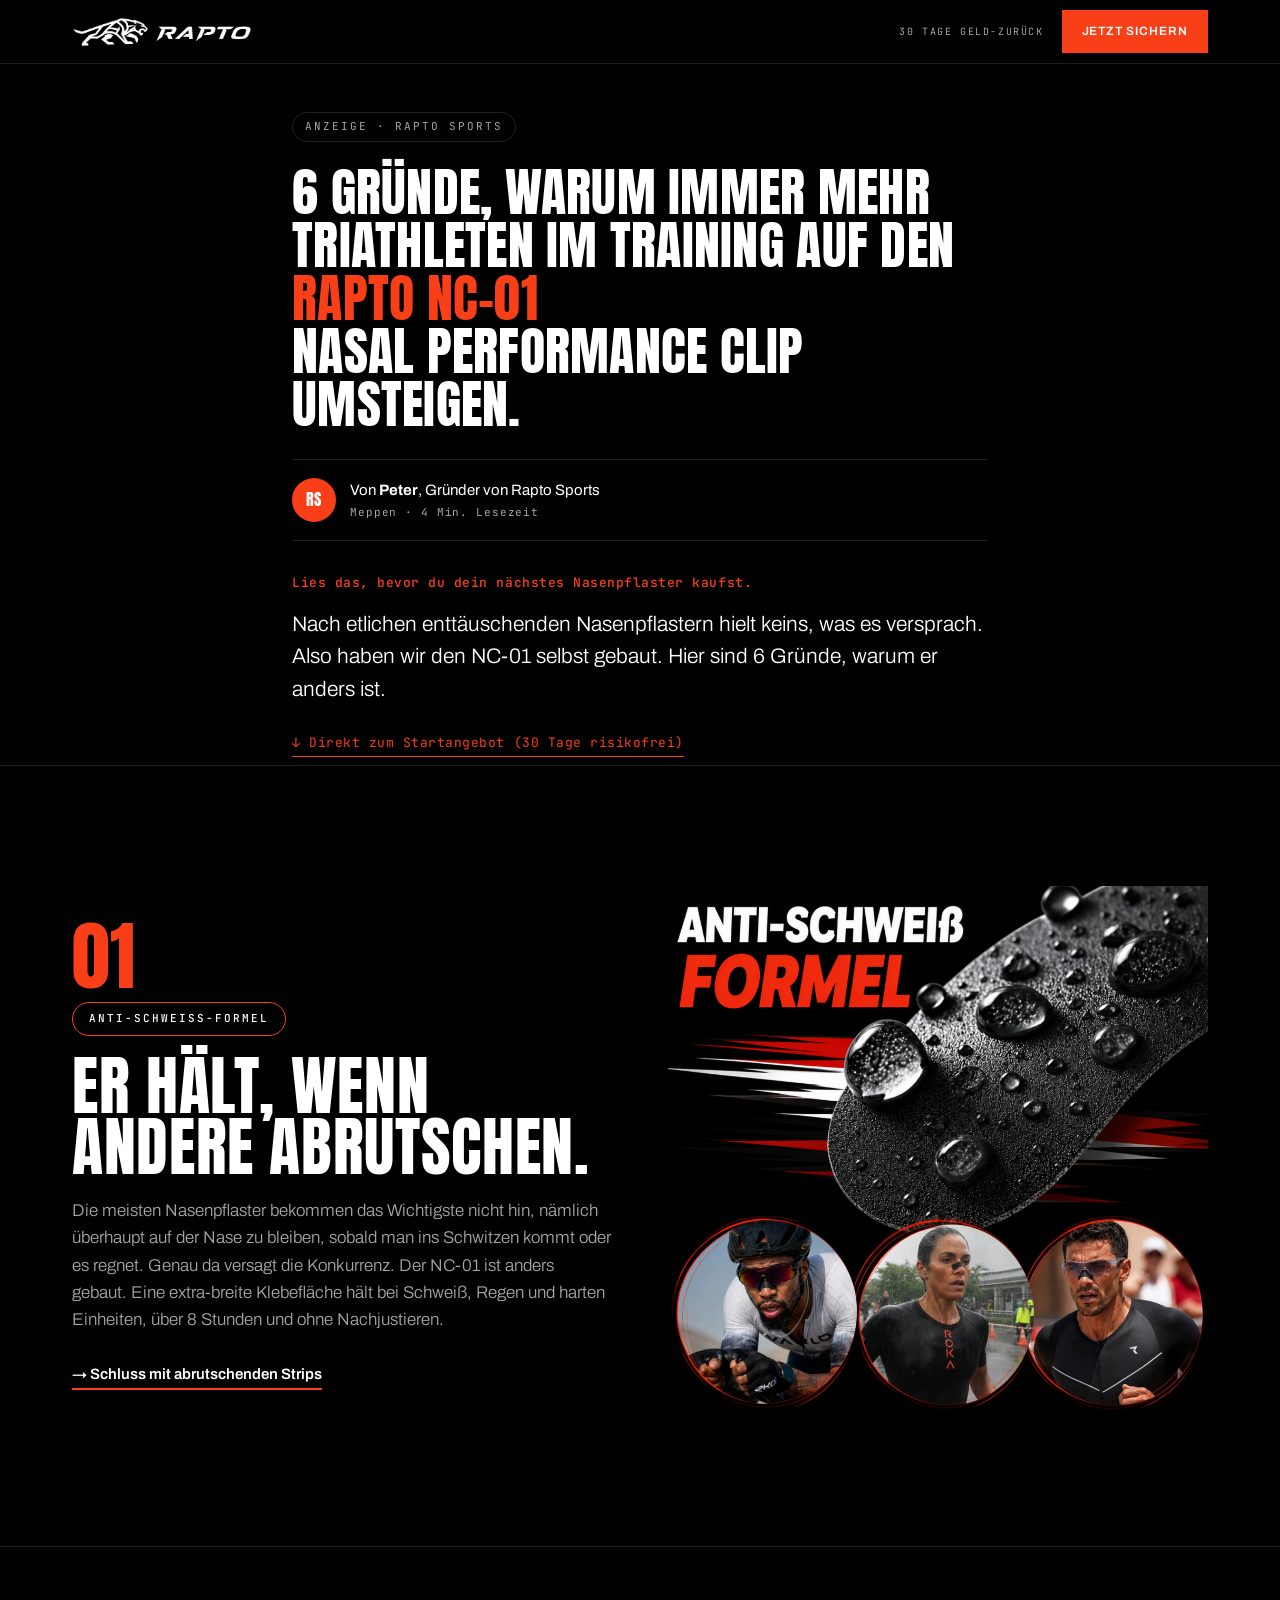
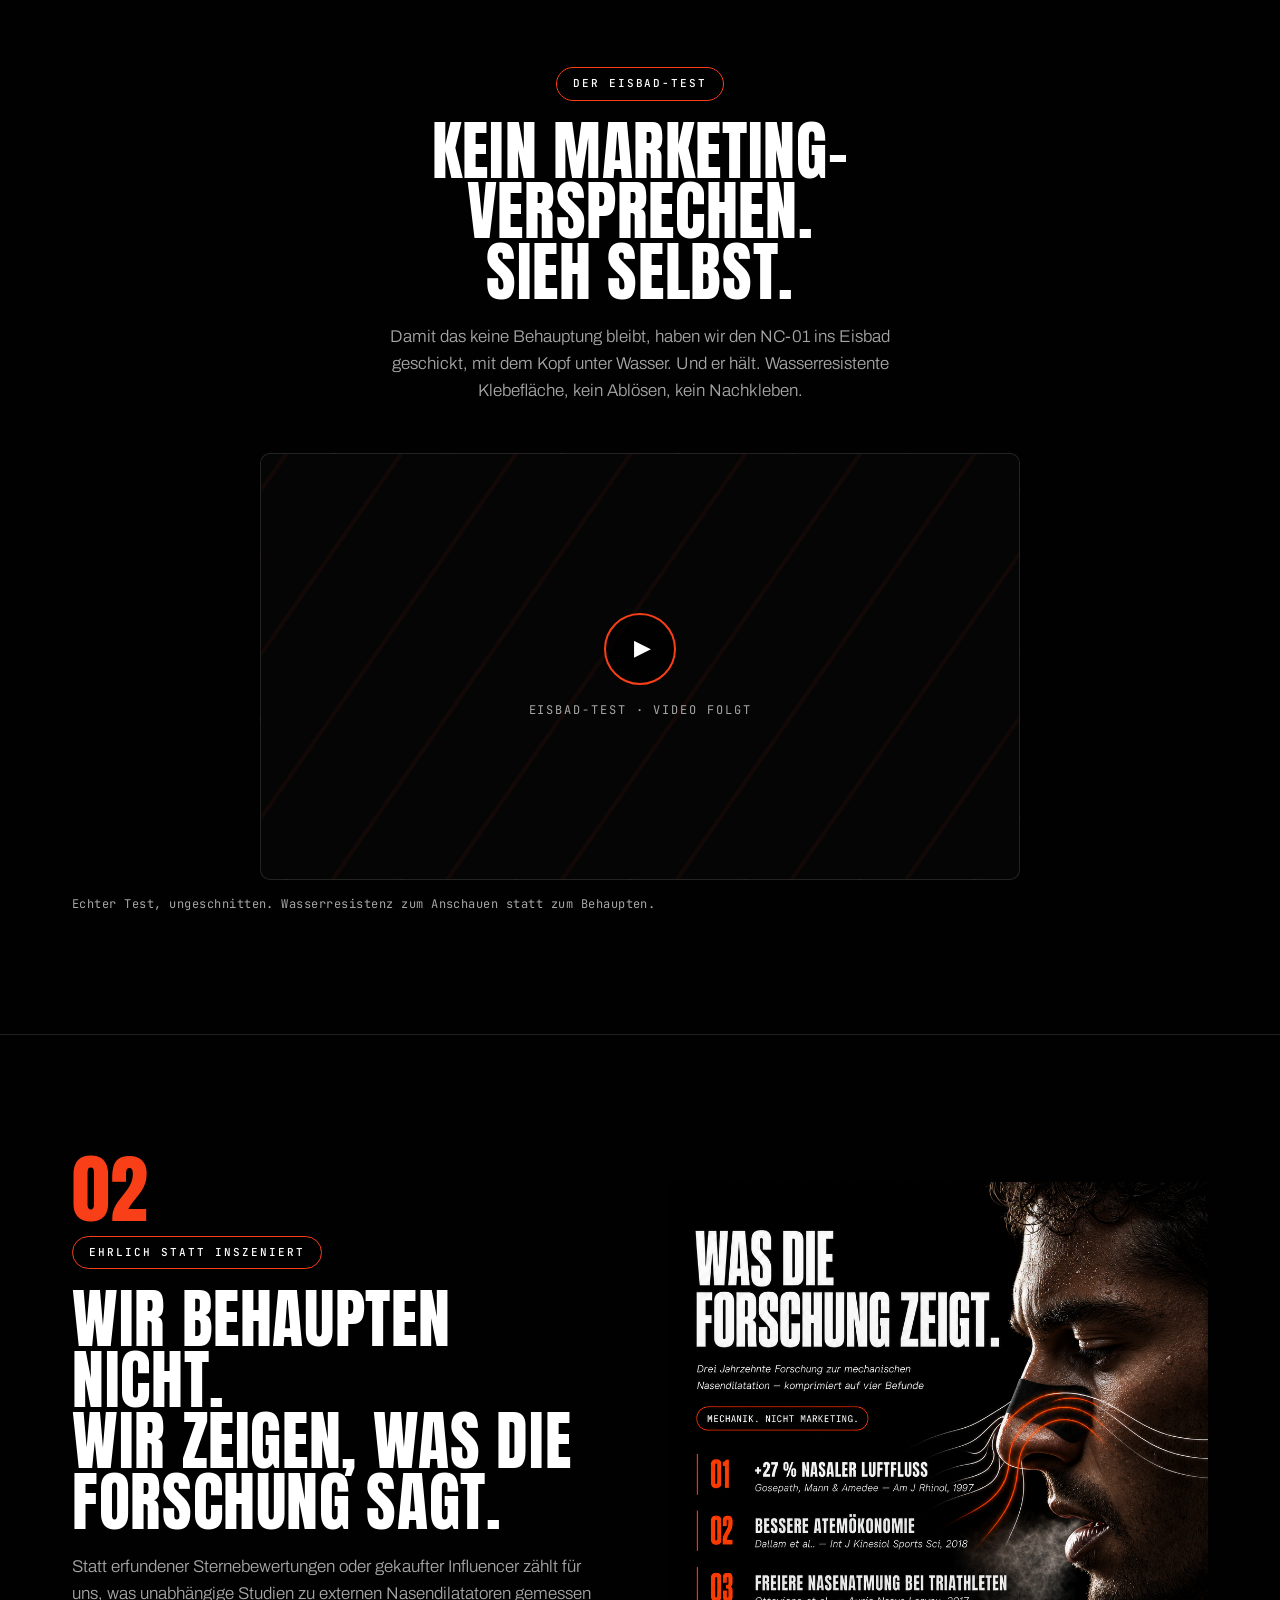
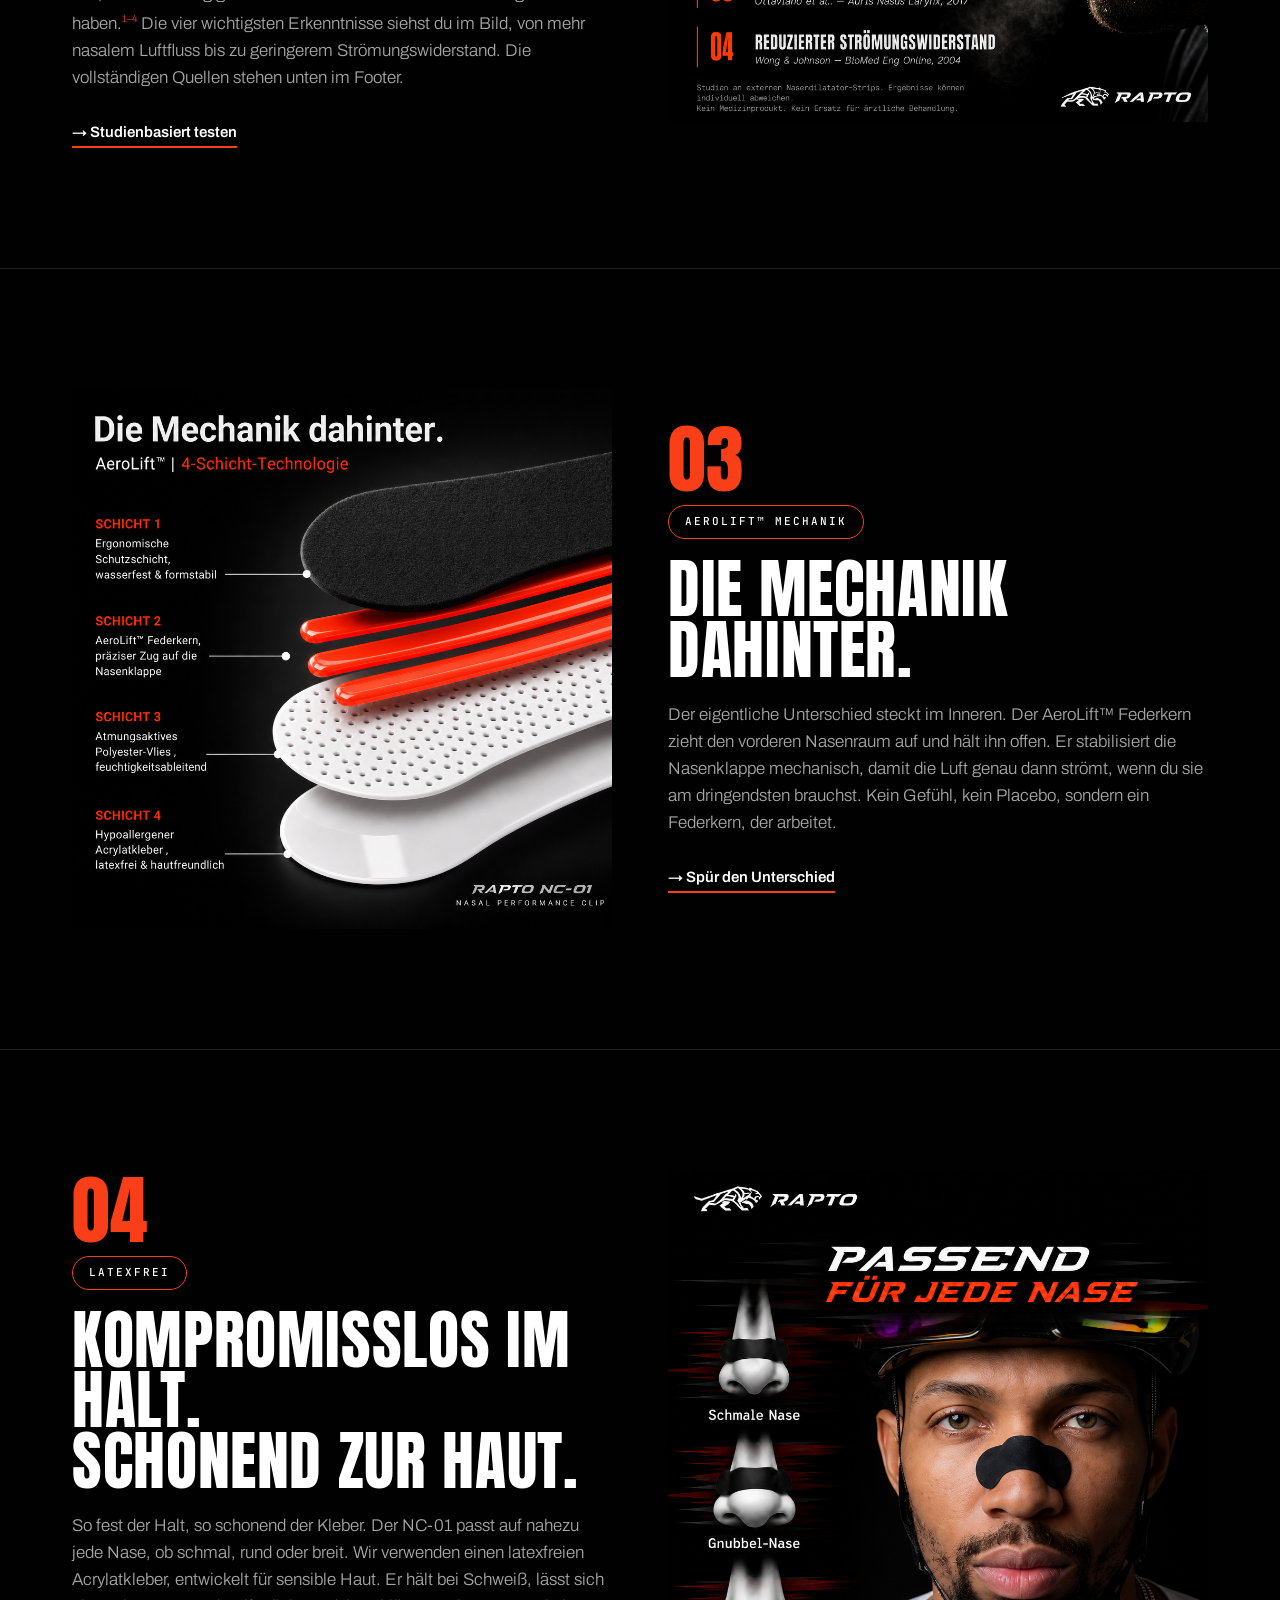
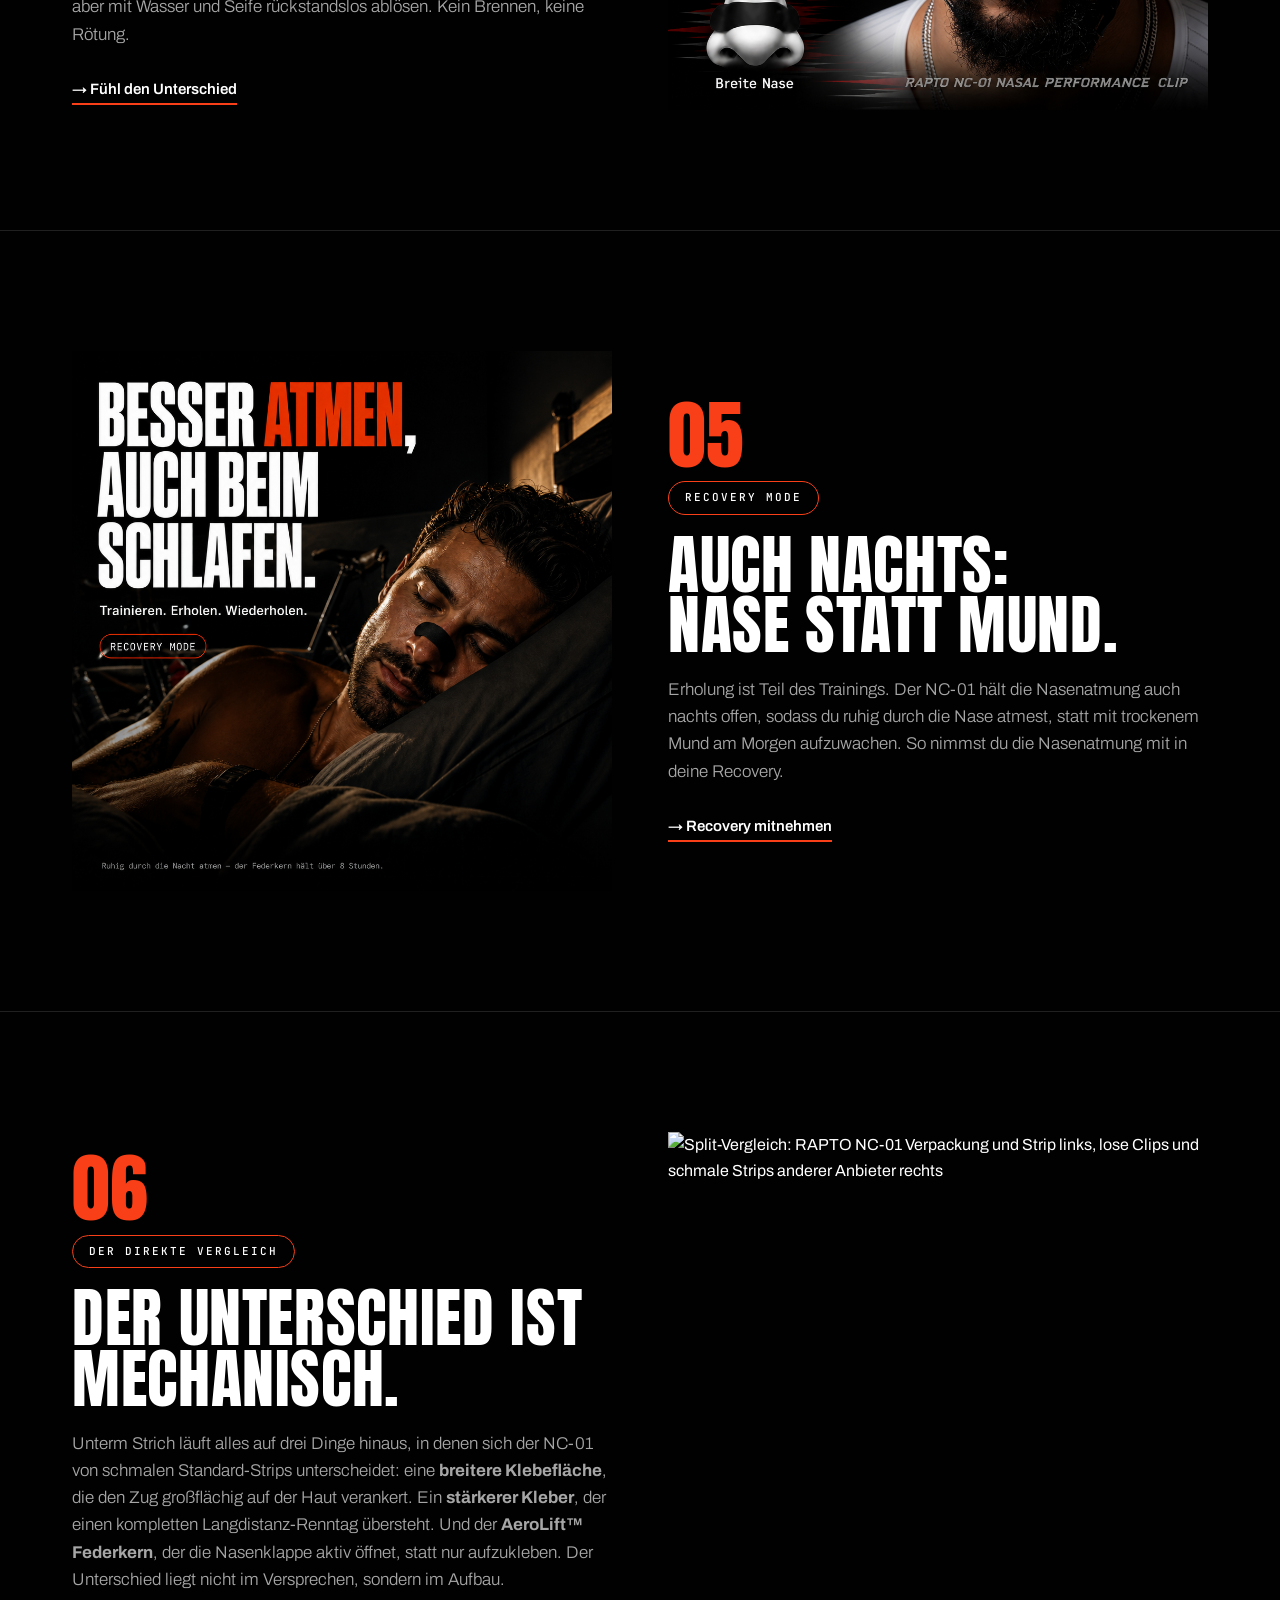
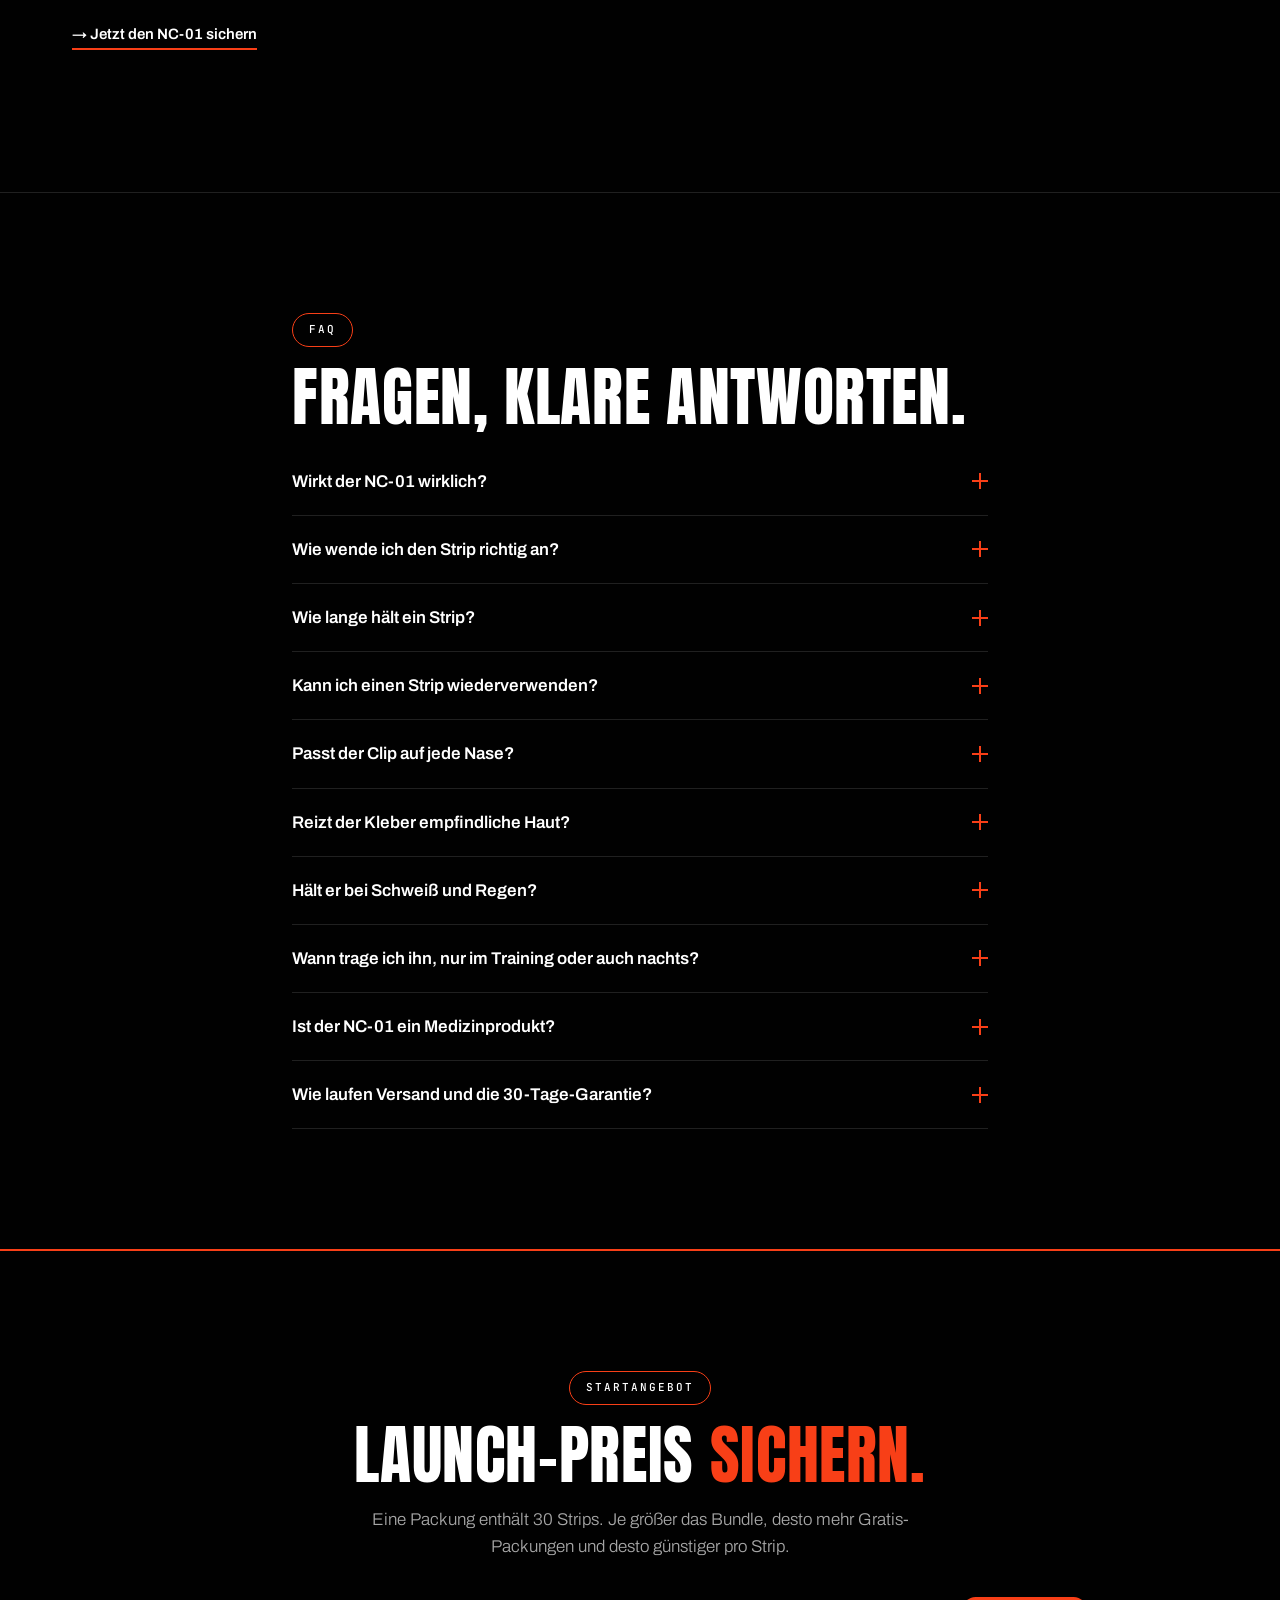
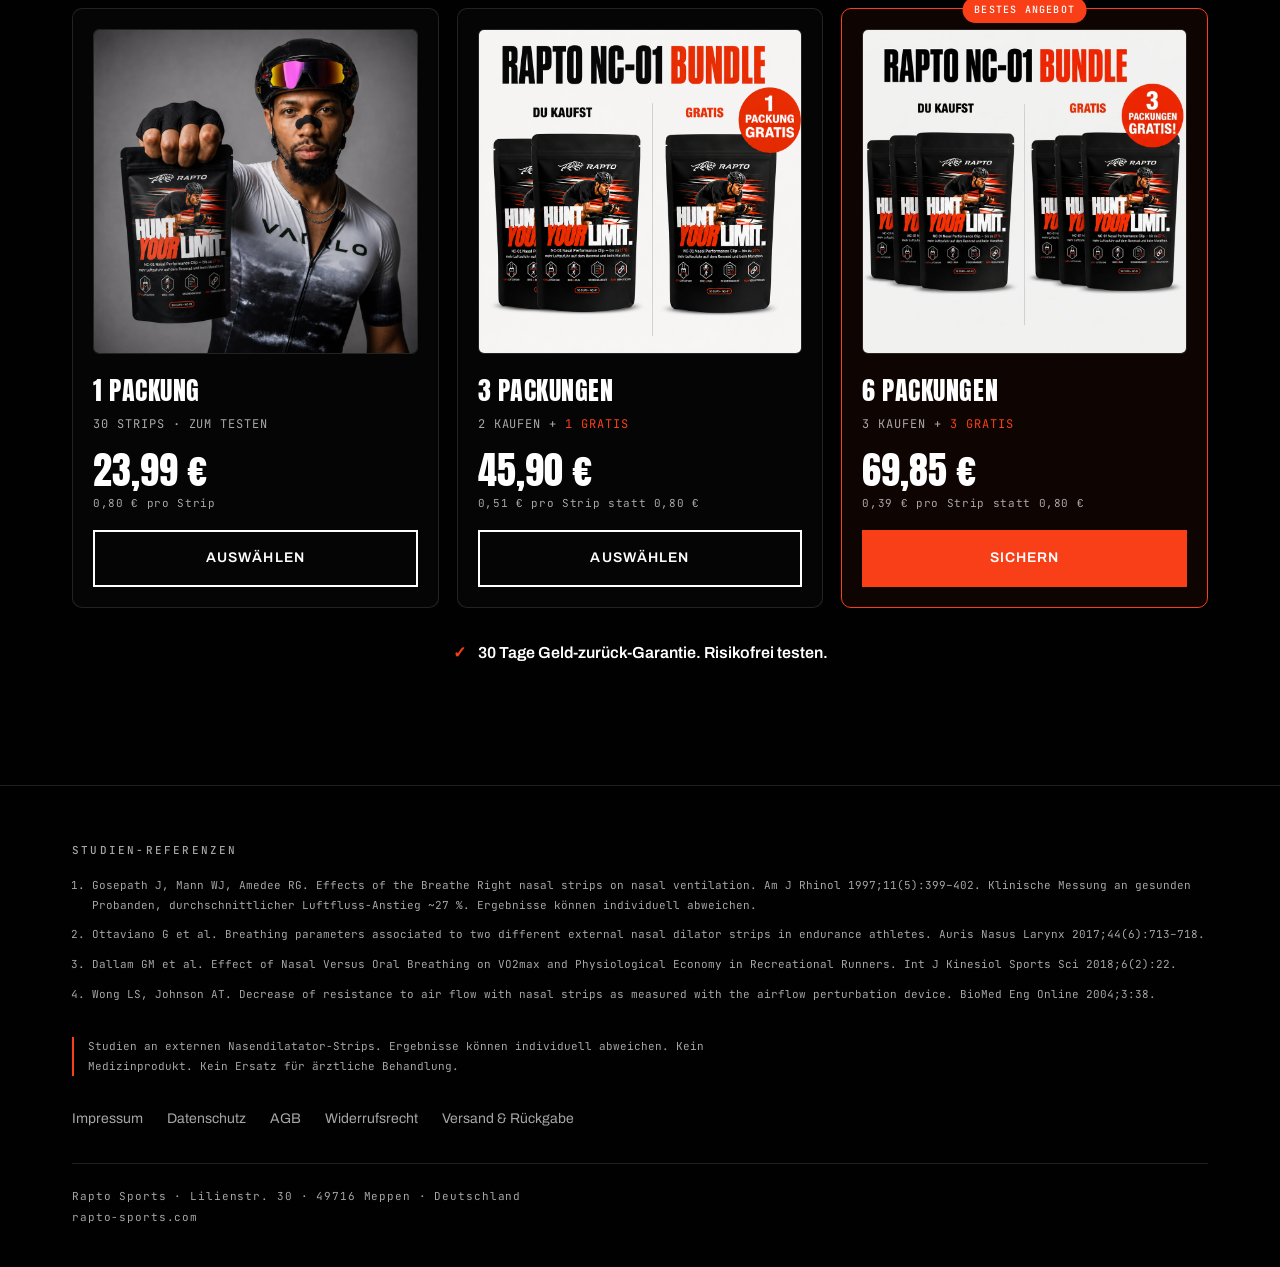
==== advertorial.html @ 1001f450 "Advertorial-Seite + Claim-Update "im Schnitt 27 %" - Neue Advertorial/Listicle-Pre-Sell-Seite (adver" ====
<!doctype html>
<html lang="de">
<head>
<meta charset="utf-8">
<meta name="viewport" content="width=device-width, initial-scale=1">
<title>6 Gründe, warum Triathleten auf den RAPTO NC-01 umsteigen | Nasal Performance Clip</title>
<meta name="description" content="Warum immer mehr Triathleten, Rennradfahrer und Läufer im Training auf den RAPTO NC-01 setzen: mechanische Öffnung der Nasenklappe für im Schnitt 27 % mehr nasalen Luftfluss. Studienbasiert, latexfrei, hält über 8 Stunden.">

<link rel="preconnect" href="https://fonts.googleapis.com">
<link rel="preconnect" href="https://fonts.gstatic.com" crossorigin>
<link href="https://fonts.googleapis.com/css2?family=Anton&family=Archivo:wght@300;400;500;600;700&family=JetBrains+Mono:wght@400;500&display=swap" rel="stylesheet">

<link rel="stylesheet" href="styles.css">
<link rel="stylesheet" href="advertorial.css">
</head>
<body>

<header class="header" id="top">
  <div class="container header-inner">
    <a href="#top" class="logo" aria-label="RAPTO — zum Seitenanfang">
      <img src="assets/rapto-logo.png" alt="RAPTO" class="logo-img" width="1004" height="167">
    </a>
    <div class="header-right">
      <span class="header-garantie">30 TAGE GELD-ZURÜCK</span>
      <a href="#angebot" class="btn btn-solid btn-small">JETZT SICHERN</a>
    </div>
  </div>
</header>

<main class="adv">

  <!-- ============================================================
       ARTIKEL-KOPF (Advertorial-Stil)
       ============================================================ -->
  <article class="container adv-article">

    <p class="adv-disclosure">Anzeige · Rapto Sports</p>

    <h1 class="adv-h1">
      6&nbsp;Gründe, warum immer mehr Triathleten im Training auf den
      <span class="accent">RAPTO&nbsp;NC-01</span> Nasal&nbsp;Performance&nbsp;Clip umsteigen.
    </h1>

    <!-- Echter Gründername. KEINE erfundene Experten-Persona (z. B. „Iron Mike"),
         das wäre abmahnbar (CLAUDE.md §4). -->
    <div class="byline">
      <div class="byline-avatar" aria-hidden="true">RS</div>
      <div class="byline-text">
        <p class="byline-name">Von <strong>Peter</strong>, Gründer von Rapto&nbsp;Sports</p>
        <p class="byline-meta">Meppen · 4&nbsp;Min. Lesezeit</p>
      </div>
    </div>

    <p class="adv-kicker">Lies das, bevor du dein nächstes Nasenpflaster kaufst.</p>

    <p class="lead">
      Nach etlichen enttäuschenden Nasenpflastern hielt keins, was es versprach.
      Also haben wir den NC-01 selbst gebaut. Hier sind 6&nbsp;Gründe, warum er
      anders ist.
    </p>

    <a href="#angebot" class="adv-jumplink">↓ Direkt zum Startangebot (30&nbsp;Tage risikofrei)</a>
  </article>

  <!-- ============================================================
       GRUND 01 — Anti-Schweiß  (→ Eisbad-Beweis)
       ============================================================ -->
  <section class="section reveal reason">
    <div class="container section-grid">
      <div class="section-copy">
        <span class="reason-num">01</span>
        <span class="badge">ANTI-SCHWEISS-FORMEL</span>
        <h2 class="display">Er hält, wenn andere abrutschen.</h2>
        <p class="body-text">Die meisten Nasenpflaster bekommen das Wichtigste nicht hin, nämlich überhaupt auf der Nase zu bleiben, sobald man ins Schwitzen kommt oder es regnet. Genau da versagt die Konkurrenz. Der NC-01 ist anders gebaut. Eine extra-breite Klebefläche hält bei Schweiß, Regen und harten Einheiten, über 8&nbsp;Stunden und ohne Nachjustieren.</p>
        <a href="#angebot" class="adv-inline-cta">→ Schluss mit abrutschenden Strips</a>
      </div>
      <div class="section-media">
        <img src="assets/bild07-anti-schweiss.png" alt="Nahaufnahme des RAPTO NC-01 Strips mit Wassertropfen auf der Oberfläche, darunter drei Ausdauerathleten bei Regen und Schweiß" width="1024" height="1024" loading="lazy">
      </div>
    </div>
  </section>

  <!-- ============================================================
       EISBAD-BEWEIS  (Video-Platzhalter — vom User realistisch lieferbar)
       ============================================================ -->
  <section class="section reveal adv-proof">
    <div class="container">
      <div class="section-copy section-copy-center">
        <span class="badge">DER EISBAD-TEST</span>
        <h2 class="display">Kein Marketing-Versprechen.<br>Sieh selbst.</h2>
        <p class="body-text">Damit das keine Behauptung bleibt, haben wir den NC-01 ins Eisbad geschickt, mit dem Kopf unter Wasser. Und er hält. Wasserresistente Klebefläche, kein Ablösen, kein Nachkleben.</p>
      </div>

      <!-- PLATZHALTER: hier kommt dein Eisbad-Video rein.
           Ersetze diesen Block durch z. B.:
           <video class="adv-video" controls playsinline poster="assets/eisbad-poster.jpg">
             <source src="assets/eisbad-test.mp4" type="video/mp4">
           </video>
      -->
      <div class="video-placeholder adv-video-ph">
        <div class="adv-video-inner">
          <span class="video-play-hint" aria-hidden="true">▶</span>
          <p class="adv-video-label">EISBAD-TEST · VIDEO FOLGT</p>
        </div>
      </div>
      <p class="video-caption">Echter Test, ungeschnitten. Wasserresistenz zum Anschauen statt zum Behaupten.</p>
    </div>
  </section>

  <!-- ============================================================
       GRUND 02 — Ehrlich statt inszeniert: Was die Forschung zeigt
       ============================================================ -->
  <section class="section reveal reason">
    <div class="container section-grid">
      <div class="section-copy">
        <span class="reason-num">02</span>
        <span class="badge">EHRLICH STATT INSZENIERT</span>
        <h2 class="display">Wir behaupten nicht.<br>Wir zeigen, was die Forschung sagt.</h2>
        <p class="body-text">Statt erfundener Sternebewertungen oder gekaufter Influencer zählt für uns, was unabhängige Studien zu externen Nasendilatatoren gemessen haben.<sup><a href="#studien" aria-label="Studienreferenzen 1 bis 4">1–4</a></sup> Die vier wichtigsten Erkenntnisse siehst du im Bild, von mehr nasalem Luftfluss bis zu geringerem Strömungswiderstand. Die vollständigen Quellen stehen unten im Footer.</p>
        <a href="#angebot" class="adv-inline-cta">→ Studienbasiert testen</a>
      </div>
      <div class="section-media">
        <img src="assets/bild01-forschung.png" alt="Übersicht 'Was die Forschung zeigt': Athletenprofil mit Luftstrom-Linien und vier Studienergebnissen zu mechanischer Nasendilatation" width="1024" height="1024" loading="lazy">
      </div>
    </div>
  </section>

  <!-- ============================================================
       GRUND 03 — AeroLift Mechanik: Die Mechanik dahinter
       ============================================================ -->
  <section class="section reveal reason">
    <div class="container section-grid">
      <div class="section-copy">
        <span class="reason-num">03</span>
        <span class="badge">AEROLIFT™ MECHANIK</span>
        <h2 class="display">Die Mechanik dahinter.</h2>
        <p class="body-text">Der eigentliche Unterschied steckt im Inneren. Der AeroLift™ Federkern zieht den vorderen Nasenraum auf und hält ihn offen. Er stabilisiert die Nasenklappe mechanisch, damit die Luft genau dann strömt, wenn du sie am dringendsten brauchst. Kein Gefühl, kein Placebo, sondern ein Federkern, der arbeitet.</p>
        <a href="#angebot" class="adv-inline-cta">→ Spür den Unterschied</a>
      </div>
      <div class="section-media">
        <img src="assets/bild06-mechanik.png" alt="Explosionsdarstellung der vier Schichten des NC-01: ergonomische Schutzschicht, AeroLift™ Federkern, atmungsaktives Polyester-Vlies und latexfreier Acrylatkleber" width="1024" height="1024" loading="lazy">
      </div>
    </div>
  </section>

  <!-- ============================================================
       GRUND 04 — latexfrei / Haut / passt auf jede Nase
       ============================================================ -->
  <section class="section reveal reason">
    <div class="container section-grid">
      <div class="section-copy">
        <span class="reason-num">04</span>
        <span class="badge">LATEXFREI</span>
        <h2 class="display">Kompromisslos im Halt.<br>Schonend zur Haut.</h2>
        <p class="body-text">So fest der Halt, so schonend der Kleber. Der NC-01 passt auf nahezu jede Nase, ob schmal, rund oder breit. Wir verwenden einen latexfreien Acrylatkleber, entwickelt für sensible Haut. Er hält bei Schweiß, lässt sich aber mit Wasser und Seife rückstandslos ablösen. Kein Brennen, keine Rötung.</p>
        <a href="#angebot" class="adv-inline-cta">→ Fühl den Unterschied</a>
      </div>
      <div class="section-media">
        <img src="assets/bild04-jede-nase.png" alt="Drei Nasenformen — schmal, Gnubbel und breit — neben einem Radfahrer, der den flexiblen NC-01 Strip trägt" width="1024" height="1024" loading="lazy">
      </div>
    </div>
  </section>

  <!-- ============================================================
       GRUND 05 — Recovery (KEINE Schlaf-/Therapie-/Krankheitsaussagen — §4)
       ============================================================ -->
  <section class="section reveal reason">
    <div class="container section-grid">
      <div class="section-copy">
        <span class="reason-num">05</span>
        <span class="badge">RECOVERY MODE</span>
        <h2 class="display">Auch nachts:<br>Nase statt Mund.</h2>
        <p class="body-text">Erholung ist Teil des Trainings. Der NC-01 hält die Nasenatmung auch nachts offen, sodass du ruhig durch die Nase atmest, statt mit trockenem Mund am Morgen aufzuwachen. So nimmst du die Nasenatmung mit in deine Recovery.</p>
        <a href="#angebot" class="adv-inline-cta">→ Recovery mitnehmen</a>
      </div>
      <div class="section-media">
        <img src="assets/bild09-recovery.png" alt="Athlet ruht entspannt mit dem NC-01 Strip auf der Nase, im Hintergrund ein Rennrad" width="1024" height="1024" loading="lazy">
      </div>
    </div>
  </section>

  <!-- ============================================================
       GRUND 06 — Der Vergleich (Zusammenfassung)
       ============================================================ -->
  <section class="section reveal reason">
    <div class="container section-grid">
      <div class="section-copy">
        <span class="reason-num">06</span>
        <span class="badge">DER DIREKTE VERGLEICH</span>
        <h2 class="display">Der Unterschied ist mechanisch.</h2>
        <p class="body-text">Unterm Strich läuft alles auf drei Dinge hinaus, in denen sich der NC-01 von schmalen Standard-Strips unterscheidet: eine <strong>breitere Klebefläche</strong>, die den Zug großflächig auf der Haut verankert. Ein <strong>stärkerer Kleber</strong>, der einen kompletten Langdistanz-Renntag übersteht. Und der <strong>AeroLift™ Federkern</strong>, der die Nasenklappe aktiv öffnet, statt nur aufzukleben. Der Unterschied liegt nicht im Versprechen, sondern im Aufbau.</p>
        <a href="#angebot" class="adv-inline-cta">→ Jetzt den NC-01 sichern</a>
      </div>
      <div class="section-media">
        <img src="assets/bild05-vergleich.png" alt="Split-Vergleich: RAPTO NC-01 Verpackung und Strip links, lose Clips und schmale Strips anderer Anbieter rechts" width="1024" height="1024" loading="lazy">
      </div>
    </div>
  </section>

  <!-- ============================================================
       FAQ  (1:1 aus der LP recycelt)
       ============================================================ -->
  <section class="section section-alt reveal" id="faq">
    <div class="container faq-container">
      <span class="badge">FAQ</span>
      <h2 class="display">FRAGEN, KLARE ANTWORTEN.</h2>

      <div class="faq-list">
        <details>
          <summary>Wirkt der NC-01 wirklich?<span class="faq-icon" aria-hidden="true"></span></summary>
          <p>Der NC-01 stabilisiert die Nasenklappe mechanisch über den AeroLift™ Federkern. Den Effekt spürst du direkt beim Einatmen. Studien an externen Nasendilatatoren zeigen im Schnitt 27&nbsp;% mehr nasalen Luftfluss und einen geringeren Strömungswiderstand.<sup><a href="#studien" aria-label="Studienreferenzen">1, 4</a></sup></p>
        </details>
        <details>
          <summary>Wie wende ich den Strip richtig an?<span class="faq-icon" aria-hidden="true"></span></summary>
          <p>Klebe ihn auf saubere, trockene Haut, ohne Creme oder Schweiß. Setz ihn quer über den mittleren Nasenrücken und drück die Enden seitlich fest an. Zum Lösen mit warmem Wasser anfeuchten, langsam abziehen und Klebereste mit Seife entfernen.</p>
        </details>
        <details>
          <summary>Wie lange hält ein Strip?<span class="faq-icon" aria-hidden="true"></span></summary>
          <p>Über 8 Stunden, auch bei Schweiß und Regen. Ein Strip reicht für eine Trainingseinheit, einen Renntag oder eine Nacht.</p>
        </details>
        <details>
          <summary>Kann ich einen Strip wiederverwenden?<span class="faq-icon" aria-hidden="true"></span></summary>
          <p>Nein, jeder Strip ist ein Einmalprodukt. Der Kleber ist auf eine Anwendung ausgelegt. Pro Pouch sind 30 Strips, für jede Einheit nimmst du einen frischen.</p>
        </details>
        <details>
          <summary>Passt der Clip auf jede Nase?<span class="faq-icon" aria-hidden="true"></span></summary>
          <p>Ja. Die flexible Form passt sich schmalen, runden und breiten Nasen an. Der AeroLift™ Federkern arbeitet unabhängig von der Nasenform.</p>
        </details>
        <details>
          <summary>Reizt der Kleber empfindliche Haut?<span class="faq-icon" aria-hidden="true"></span></summary>
          <p>Wir verwenden einen latexfreien Acrylatkleber, entwickelt für sensible Haut. Er hält bei Schweiß und lässt sich mit Wasser und Seife rückstandslos ablösen. Wenn deine Haut auf Klebstoffe empfindlich reagiert, teste ihn zuerst an einer kleinen Stelle.</p>
        </details>
        <details>
          <summary>Hält er bei Schweiß und Regen?<span class="faq-icon" aria-hidden="true"></span></summary>
          <p>Ja. Die extra-breite Klebefläche ist für Schweiß, Regen und harte Einheiten gebaut.</p>
        </details>
        <details>
          <summary>Wann trage ich ihn, nur im Training oder auch nachts?<span class="faq-icon" aria-hidden="true"></span></summary>
          <p>Beides. Im Training und Wettkampf hält er die Nasenatmung unter Belastung offen. Auch nachts kannst du ihn tragen, um ruhig durch die Nase zu atmen statt mit trockenem Mund am Morgen aufzuwachen.</p>
        </details>
        <details>
          <summary>Ist der NC-01 ein Medizinprodukt?<span class="faq-icon" aria-hidden="true"></span></summary>
          <p>Nein. Der NC-01 ist ein Sport-Performance-Produkt, kein Medizinprodukt und kein Ersatz für ärztliche Behandlung.</p>
        </details>
        <details>
          <summary>Wie laufen Versand und die 30-Tage-Garantie?<span class="faq-icon" aria-hidden="true"></span></summary>
          <p>Der Versand dauert 5 Werktage und kostet 3,99&nbsp;€, ab 45&nbsp;€ ist er gratis. Dazu gilt die 30-Tage-Geld-zurück-Garantie. Wenn der NC-01 nicht hält, was wir versprechen, schreib uns und du bekommst dein Geld zurück.</p>
        </details>
      </div>
    </div>
  </section>

  <!-- ============================================================
       ZUM SCHLUSS: LAUNCH-PREIS  (1:1 aus der LP recycelt)
       ============================================================ -->
  <section class="section section-offer reveal" id="angebot">
    <div class="container">
      <div class="section-copy section-copy-center">
        <span class="badge">STARTANGEBOT</span>
        <h2 class="display">LAUNCH-PREIS <span class="accent">SICHERN.</span></h2>
        <p class="body-text">Eine Packung enthält 30 Strips. Je größer das Bundle, desto mehr Gratis-Packungen und desto günstiger pro Strip.</p>
      </div>

      <div class="offer-grid">
        <article class="offer-card">
          <div class="offer-media"><img src="assets/bild10-hero.png" alt="Eine Packung RAPTO NC-01 mit 30 Strips" width="1024" height="1024" loading="lazy"></div>
          <h3 class="offer-name">1 Packung</h3>
          <p class="offer-qty">30 Strips · Zum Testen</p>
          <p class="offer-price">23,99&nbsp;€</p>
          <p class="offer-meta">0,80&nbsp;€ pro Strip</p>
          <a href="#produkt" class="btn btn-outline offer-btn">Auswählen</a>
        </article>

        <article class="offer-card">
          <div class="offer-media"><img src="assets/bild03-bundle-1-gratis.png" alt="RAPTO NC-01 Bundle: zwei gekaufte Packungen plus eine Packung gratis" width="1024" height="1024" loading="lazy"></div>
          <h3 class="offer-name">3 Packungen</h3>
          <p class="offer-qty">2 kaufen + <span class="accent">1 gratis</span></p>
          <p class="offer-price">45,90&nbsp;€</p>
          <p class="offer-meta">0,51&nbsp;€ pro Strip statt 0,80&nbsp;€</p>
          <a href="#produkt" class="btn btn-outline offer-btn">Auswählen</a>
        </article>

        <article class="offer-card offer-card-featured">
          <span class="offer-flag">Bestes Angebot</span>
          <div class="offer-media"><img src="assets/bild02-bundle-3-gratis.png" alt="RAPTO NC-01 Bundle: drei gekaufte Packungen plus drei Packungen gratis" width="1024" height="1024" loading="lazy"></div>
          <h3 class="offer-name">6 Packungen</h3>
          <p class="offer-qty">3 kaufen + <span class="accent">3 gratis</span></p>
          <p class="offer-price">69,85&nbsp;€</p>
          <p class="offer-meta">0,39&nbsp;€ pro Strip statt 0,80&nbsp;€</p>
          <a href="#produkt" class="btn btn-solid offer-btn">Sichern</a>
        </article>
      </div>

      <p class="garantie-line garantie-line-center"><span class="check" aria-hidden="true">✓</span> 30 Tage Geld-zurück-Garantie. Risikofrei testen.</p>
    </div>
  </section>

</main>

<footer class="footer">
  <div class="container">
    <div class="footer-block" id="studien">
      <h3 class="footer-heading">STUDIEN-REFERENZEN</h3>
      <ol class="footer-refs">
        <li>Gosepath J, Mann WJ, Amedee RG. Effects of the Breathe Right nasal strips on nasal ventilation. Am J Rhinol 1997;11(5):399–402. Klinische Messung an gesunden Probanden, durchschnittlicher Luftfluss-Anstieg ~27&nbsp;%. Ergebnisse können individuell abweichen.</li>
        <li>Ottaviano G et al. Breathing parameters associated to two different external nasal dilator strips in endurance athletes. Auris Nasus Larynx 2017;44(6):713–718.</li>
        <li>Dallam GM et al. Effect of Nasal Versus Oral Breathing on VO2max and Physiological Economy in Recreational Runners. Int J Kinesiol Sports Sci 2018;6(2):22.</li>
        <li>Wong LS, Johnson AT. Decrease of resistance to air flow with nasal strips as measured with the airflow perturbation device. BioMed Eng Online 2004;3:38.</li>
      </ol>
    </div>

    <div class="footer-block">
      <p class="footer-disclaimer">Studien an externen Nasendilatator-Strips. Ergebnisse können individuell abweichen. Kein Medizinprodukt. Kein Ersatz für ärztliche Behandlung.</p>
    </div>

    <nav class="footer-links" aria-label="Rechtliche Links">
      <a href="#impressum">Impressum</a>
      <a href="#datenschutz">Datenschutz</a>
      <a href="#agb">AGB</a>
      <a href="#widerruf">Widerrufsrecht</a>
      <a href="#versand">Versand &amp; Rückgabe</a>
    </nav>

    <div class="footer-bottom">
      <p>Rapto Sports · Lilienstr. 30 · 49716 Meppen · Deutschland</p>
      <p>rapto-sports.com</p>
    </div>
  </div>
</footer>

<div class="sticky-cta" id="stickyCta" aria-hidden="true">
  <span class="sticky-cta-note">30 TAGE GELD-ZURÜCK</span>
  <a href="#angebot" class="btn btn-solid">JETZT SICHERN</a>
</div>

<script src="script.js" defer></script>
</body>
</html>
---- styles.css ----
/* ============================================================
   RAPTO NC-01 — Landingpage
   Brand-Kit: Pitch Black / Ignition / White — mobile-first
   ============================================================ */

:root {
  /* Farben — strikt nur diese drei + Graustufen.
     --pitch ist aus den Produktbildern gesampelt (Hintergrund von
     bild06-mechanik), damit die Bilder mit der Seite verschwimmen. */
  --pitch:     #010101;
  --ignition:  #F83F17;
  --white:     #FFFFFF;
  --grey-dim:  rgba(255, 255, 255, 0.65);
  --grey-line: rgba(255, 255, 255, 0.12);

  /* Typografie */
  --font-display: 'Anton', sans-serif;
  --font-body:    'Archivo', sans-serif;
  --font-mono:    'JetBrains Mono', monospace;

  --header-height: 64px;
}

/* ---------- Reset ---------- */
*, *::before, *::after { box-sizing: border-box; margin: 0; padding: 0; }

html {
  scroll-behavior: smooth;
  scroll-padding-top: calc(var(--header-height) + 16px);
}

body {
  background: var(--pitch);
  color: var(--white);
  font-family: var(--font-body);
  font-weight: 400;
  font-size: 16px;
  line-height: 1.6;
  -webkit-font-smoothing: antialiased;
}

img { max-width: 100%; height: auto; display: block; }
a { color: inherit; text-decoration: none; }
ul, ol { list-style: none; }

.container {
  width: 100%;
  max-width: 1200px;
  margin: 0 auto;
  padding: 0 20px;
}

.visually-hidden {
  position: absolute;
  width: 1px; height: 1px;
  overflow: hidden;
  clip: rect(0 0 0 0);
  white-space: nowrap;
}

/* ---------- Typo-Bausteine ---------- */
.display {
  font-family: var(--font-display);
  font-weight: 400;
  text-transform: uppercase;
  line-height: 0.95;
  letter-spacing: 0.01em;
  color: var(--white);
  font-size: clamp(34px, 7vw, 64px);
  margin-bottom: 20px;
}

.display .accent { color: var(--ignition); }

.eyebrow {
  font-family: var(--font-mono);
  font-size: 12px;
  letter-spacing: 0.22em;
  text-transform: uppercase;
  color: var(--grey-dim);
  margin-bottom: 16px;
}

.badge {
  display: inline-block;
  font-family: var(--font-mono);
  font-size: 11px;
  font-weight: 500;
  letter-spacing: 0.18em;
  text-transform: uppercase;
  color: var(--white);
  border: 1px solid var(--ignition);
  border-radius: 999px;
  padding: 7px 16px;
  margin-bottom: 20px;
}

.sub-headline {
  font-weight: 600;
  font-size: 18px;
  margin-bottom: 12px;
}

.body-text {
  font-weight: 300;
  font-size: 17px;
  line-height: 1.6;
  color: var(--grey-dim);
  max-width: 540px;
  margin-bottom: 28px;
}

.body-text sup a,
.hero-sub sup a {
  color: var(--ignition);
  font-size: 0.7em;
}

/* ---------- Buttons ---------- */
.btn {
  display: inline-flex;
  align-items: center;
  justify-content: center;
  gap: 10px;
  white-space: nowrap;
  font-family: var(--font-body);
  font-weight: 600;
  font-size: 14px;
  letter-spacing: 0.08em;
  text-transform: uppercase;
  padding: 15px 28px;
  border: 2px solid transparent;
  cursor: pointer;
  transition: transform 0.15s ease, background 0.15s ease, color 0.15s ease, border-color 0.15s ease;
}

.btn:hover { transform: translateY(-2px); }

.btn-solid {
  background: var(--ignition);
  border-color: var(--ignition);
  color: var(--white);
}
.btn-solid:hover { background: #d93512; border-color: #d93512; }

.btn-outline {
  background: transparent;
  border-color: var(--white);
  color: var(--white);
}
.btn-outline:hover { background: var(--white); color: var(--pitch); }

.btn-large { padding: 18px 36px; font-size: 15px; }
.btn-small { padding: 10px 18px; font-size: 12px; }

/* ============================================================
   STICKY HEADER
   ============================================================ */
.header {
  position: sticky;
  top: 0;
  z-index: 100;
  height: var(--header-height);
  background: rgba(2, 1, 1, 0.92);
  backdrop-filter: blur(8px);
  -webkit-backdrop-filter: blur(8px);
  border-bottom: 1px solid var(--grey-line);
}

.header-inner {
  height: 100%;
  display: flex;
  align-items: center;
  justify-content: space-between;
  gap: 16px;
}

.logo-img {
  height: 24px;
  width: auto;
  display: block;
}

@media (min-width: 768px) {
  .logo-img { height: 30px; }
}

.header-right {
  display: flex;
  align-items: center;
  gap: 18px;
}

.header-garantie {
  font-family: var(--font-mono);
  font-size: 10px;
  letter-spacing: 0.16em;
  color: var(--grey-dim);
  display: none;
}

/* ============================================================
   HERO
   ============================================================ */
.hero {
  position: relative;
  padding: 56px 0 64px;
  overflow: hidden;
}

/* Dezente diagonale Speedlines (Verpackungs-Detail) */
.hero::before {
  content: "";
  position: absolute;
  inset: 0;
  background: repeating-linear-gradient(
    -55deg,
    transparent 0px,
    transparent 90px,
    rgba(248, 63, 23, 0.05) 90px,
    rgba(248, 63, 23, 0.05) 94px
  );
  pointer-events: none;
}

.hero-grid {
  position: relative;
  display: grid;
  grid-template-columns: 1fr;
  gap: 40px;
  align-items: center;
}

.hero .display { font-size: clamp(42px, 9vw, 84px); }

/* Hero-Headline als statisches Brush-Bild: bricht aus dem Text-Align aus und
   steht links/rechts über (Bild-Hintergrund = Seiten-Schwarz → nahtlos).
   Eyebrow, Body, CTA und Trust-Zeile bleiben am linken Rand. */
.hero-headline-h1 {
  margin: 4px 0 16px;
  line-height: 0;
}

.hero-headline-img {
  display: block;
  height: auto;
  max-width: none;
  /* Mobil: bis an beide Viewport-Ränder; Text bleibt um die Container-Padding eingerückt */
  width: calc(100% + 40px);
  margin-left: -20px;
}

@media (min-width: 768px) {
  .hero-headline-img {
    /* Desktop: links deutlich über den Text hinaus, rechts knapp in den Spalten-Gap */
    width: calc(100% + 9vw);
    margin-left: -7vw;
  }
}

.hero-sub {
  font-weight: 300;
  font-size: 17px;
  color: var(--grey-dim);
  max-width: 480px;
  margin-bottom: 28px;
}

.trust-line {
  font-family: var(--font-mono);
  font-size: 11px;
  letter-spacing: 0.16em;
  color: var(--grey-dim);
  margin-top: 18px;
}

.hero-media img {
  width: 100%;
}

/* ============================================================
   CONTENT-SEKTIONEN (Zickzack ab Desktop)
   ============================================================ */
.section {
  padding: 72px 0;
  border-top: 1px solid var(--grey-line);
}

/* Kein eigener Hintergrund-Tint: die Bilder sollen mit dem
   Seiten-Schwarz verschwimmen. Rhythmus kommt vom Zickzack + Dividern. */
.section-alt {
  background: transparent;
}

.section-grid {
  display: grid;
  grid-template-columns: 1fr;
  gap: 36px;
  align-items: center;
}

.section-media img {
  width: 100%;
}

.section-copy-center {
  text-align: center;
  max-width: 720px;
  margin: 0 auto 48px;
}
.section-copy-center .body-text { margin-left: auto; margin-right: auto; }

/* ---------- Video-Platzhalter (Sektion 1) ---------- */
.video-placeholder {
  position: relative;
}

.video-play-hint {
  position: absolute;
  top: 50%;
  left: 50%;
  transform: translate(-50%, -50%);
  width: 72px;
  height: 72px;
  display: flex;
  align-items: center;
  justify-content: center;
  background: rgba(2, 1, 1, 0.7);
  border: 2px solid var(--ignition);
  border-radius: 50%;
  color: var(--white);
  font-size: 22px;
  padding-left: 5px;
}

.video-caption {
  font-family: var(--font-mono);
  font-size: 12px;
  line-height: 1.7;
  letter-spacing: 0.04em;
  color: var(--grey-dim);
  margin-top: 14px;
}

/* ============================================================
   VERGLEICH (Sektion 7)
   ============================================================ */
.compare-wrap {
  display: grid;
  grid-template-columns: 1fr;
  gap: 32px;
  align-items: center;
}

.compare-points li {
  padding: 18px 0;
  border-bottom: 1px solid var(--grey-line);
}

.compare-points li:first-child { padding-top: 0; }
.compare-points li:last-child { border-bottom: none; padding-bottom: 0; }

.compare-points strong {
  display: block;
  font-weight: 600;
  font-size: 17px;
  margin-bottom: 6px;
}

.compare-points p {
  font-weight: 300;
  font-size: 15px;
  line-height: 1.6;
  color: var(--grey-dim);
}

.compare-points sup a { color: var(--ignition); font-size: 0.7em; }

.compare-outro {
  font-family: var(--font-mono);
  font-size: 12px;
  line-height: 1.8;
  letter-spacing: 0.04em;
  color: var(--grey-dim);
  text-align: center;
  max-width: 620px;
  margin: 40px auto 0;
}

.check {
  color: var(--ignition);
  font-weight: 700;
  margin-right: 8px;
}

.cross {
  color: rgba(255, 255, 255, 0.35);
  font-weight: 700;
  margin-right: 8px;
}

/* ============================================================
   ANGEBOT
   ============================================================ */
.section-offer {
  border-top: 2px solid var(--ignition);
}

.offer-grid {
  display: grid;
  grid-template-columns: 1fr;
  gap: 24px;
  margin: 8px 0 32px;
}

.offer-card {
  position: relative;
  display: flex;
  flex-direction: column;
  border: 1px solid var(--grey-line);
  border-radius: 10px;
  padding: 20px;
  background: rgba(255, 255, 255, 0.02);
  text-align: left;
}

.offer-card-featured {
  border-color: var(--ignition);
  background: rgba(248, 63, 23, 0.05);
}

.offer-flag {
  position: absolute;
  top: -12px;
  left: 50%;
  transform: translateX(-50%);
  background: var(--ignition);
  color: var(--white);
  font-family: var(--font-mono);
  font-size: 10px;
  font-weight: 500;
  letter-spacing: 0.12em;
  text-transform: uppercase;
  padding: 5px 12px;
  border-radius: 999px;
  white-space: nowrap;
}

.offer-media img {
  border: 1px solid var(--grey-line);
  border-radius: 6px;
  margin-bottom: 16px;
}

.offer-name {
  font-family: var(--font-display);
  font-weight: 400;
  font-size: 26px;
  letter-spacing: 0.02em;
  text-transform: uppercase;
  color: var(--white);
}

.offer-qty {
  font-family: var(--font-mono);
  font-size: 12px;
  letter-spacing: 0.08em;
  text-transform: uppercase;
  color: var(--grey-dim);
  margin: 4px 0 16px;
}

.offer-qty .accent { color: var(--ignition); }

.offer-price {
  font-family: var(--font-display);
  font-weight: 400;
  font-size: 38px;
  line-height: 1;
  color: var(--white);
}

.offer-meta {
  font-family: var(--font-mono);
  font-size: 11px;
  letter-spacing: 0.06em;
  color: var(--grey-dim);
  margin: 6px 0 18px;
}

.offer-btn {
  margin-top: auto;
  width: 100%;
}

.garantie-line {
  font-weight: 600;
  font-size: 16px;
  margin-bottom: 28px;
}

.garantie-line-center {
  display: flex;
  align-items: center;
  justify-content: center;
  gap: 4px;
  text-align: center;
  margin-bottom: 0;
}

/* ============================================================
   FAQ
   ============================================================ */
.faq-container { max-width: 760px; }

.faq-list { margin-top: 12px; }

.faq-list details {
  border-bottom: 1px solid var(--grey-line);
}

.faq-list summary {
  display: flex;
  align-items: center;
  justify-content: space-between;
  gap: 16px;
  padding: 20px 0;
  font-weight: 600;
  font-size: 17px;
  cursor: pointer;
  list-style: none;
}

.faq-list summary::-webkit-details-marker { display: none; }

.faq-icon {
  flex-shrink: 0;
  position: relative;
  width: 16px;
  height: 16px;
}
.faq-icon::before,
.faq-icon::after {
  content: "";
  position: absolute;
  background: var(--ignition);
  transition: transform 0.2s ease;
}
.faq-icon::before {
  top: 7px; left: 0;
  width: 16px; height: 2px;
}
.faq-icon::after {
  top: 0; left: 7px;
  width: 2px; height: 16px;
}
details[open] .faq-icon::after { transform: scaleY(0); }

.faq-list details p {
  font-weight: 300;
  color: var(--grey-dim);
  padding: 0 32px 20px 0;
  max-width: 640px;
}

/* ============================================================
   FOOTER
   ============================================================ */
.footer {
  border-top: 1px solid var(--grey-line);
  padding: 56px 0 40px;
}

.footer-heading {
  font-family: var(--font-mono);
  font-weight: 500;
  font-size: 11px;
  letter-spacing: 0.2em;
  text-transform: uppercase;
  color: var(--grey-dim);
  margin-bottom: 16px;
}

.footer-refs {
  list-style: decimal;
  padding-left: 20px;
}

.footer-refs li {
  font-family: var(--font-mono);
  font-size: 11px;
  line-height: 1.8;
  color: var(--grey-dim);
  margin-bottom: 10px;
}

.footer-block { margin-bottom: 32px; }

.footer-disclaimer {
  font-family: var(--font-mono);
  font-size: 11px;
  line-height: 1.8;
  color: var(--grey-dim);
  border-left: 2px solid var(--ignition);
  padding-left: 14px;
  max-width: 640px;
}

.footer-links {
  display: flex;
  flex-wrap: wrap;
  gap: 8px 24px;
  margin-bottom: 32px;
}

.footer-links a {
  font-size: 14px;
  color: var(--grey-dim);
}
.footer-links a:hover { color: var(--ignition); }

.footer-bottom {
  border-top: 1px solid var(--grey-line);
  padding-top: 24px;
  font-family: var(--font-mono);
  font-size: 11px;
  letter-spacing: 0.08em;
  color: var(--grey-dim);
  display: flex;
  flex-direction: column;
  gap: 4px;
}

/* ============================================================
   STICKY MOBILE CTA BAR
   ============================================================ */
.sticky-cta {
  position: fixed;
  bottom: 0;
  left: 0;
  right: 0;
  z-index: 99;
  display: flex;
  align-items: center;
  justify-content: space-between;
  gap: 12px;
  padding: 12px 20px calc(12px + env(safe-area-inset-bottom));
  background: rgba(2, 1, 1, 0.95);
  backdrop-filter: blur(8px);
  -webkit-backdrop-filter: blur(8px);
  border-top: 1px solid var(--grey-line);
  transform: translateY(100%);
  transition: transform 0.3s ease;
}

.sticky-cta.is-visible { transform: translateY(0); }

.sticky-cta .btn { flex-shrink: 0; }

.sticky-cta-note {
  font-family: var(--font-mono);
  font-size: 10px;
  letter-spacing: 0.14em;
  color: var(--grey-dim);
}

/* Platz schaffen, damit die Bar den Footer nicht verdeckt */
body { padding-bottom: 0; }

/* ============================================================
   SCROLL-REVEAL (dezent, via IntersectionObserver)
   ============================================================ */
.reveal {
  opacity: 0;
  transform: translateY(24px);
  transition: opacity 0.6s ease, transform 0.6s ease;
}

.reveal.is-revealed {
  opacity: 1;
  transform: none;
}

@media (prefers-reduced-motion: reduce) {
  html { scroll-behavior: auto; }
  .reveal { opacity: 1; transform: none; transition: none; }
}

/* ============================================================
   TABLET ≥ 768px
   ============================================================ */
@media (min-width: 768px) {
  .container { padding: 0 32px; }

  .header-garantie { display: inline; }

  .hero { padding: 80px 0 96px; }

  .hero-grid {
    grid-template-columns: 1.1fr 1fr;
    gap: 56px;
  }

  .section { padding: 96px 0; }

  .section-grid {
    grid-template-columns: 1fr 1fr;
    gap: 56px;
  }

  /* Zickzack: jede zweite Content-Sektion spiegeln */
  .section:nth-of-type(even) .section-grid .section-copy { order: 2; }
  .section:nth-of-type(even) .section-grid .section-media { order: 1; }

  .compare-wrap {
    grid-template-columns: 1fr 1fr;
    gap: 56px;
  }

  .offer-grid {
    grid-template-columns: repeat(3, 1fr);
    gap: 18px;
    align-items: stretch;
  }
}

/* ============================================================
   DESKTOP > 1024px
   ============================================================ */
@media (min-width: 1024px) {
  .section { padding: 120px 0; }

  /* Sticky-Bar auf Desktop ausblenden — Header-CTA reicht */
  .sticky-cta { display: none; }
}
---- advertorial.css ----
/* ============================================================
   RAPTO NC-01 — Advertorial / Listicle (Pre-Sell)
   Ergänzt styles.css. Nur Advertorial-spezifische Bausteine.
   ============================================================ */

/* ---------- Artikel-Kopf ---------- */
.adv-article {
  max-width: 760px;
  padding-top: 48px;
  padding-bottom: 8px;
}

.adv-disclosure {
  font-family: var(--font-mono);
  font-size: 11px;
  letter-spacing: 0.18em;
  text-transform: uppercase;
  color: var(--grey-dim);
  border: 1px solid var(--grey-line);
  border-radius: 999px;
  padding: 5px 12px;
  display: inline-block;
  margin-bottom: 24px;
}

.adv-h1 {
  font-family: var(--font-display);
  font-weight: 400;
  text-transform: uppercase;
  line-height: 1.02;
  letter-spacing: 0.005em;
  font-size: clamp(30px, 5.6vw, 52px);
  margin-bottom: 28px;
}

.adv-h1 .accent { color: var(--ignition); }

.adv-h1 sup a { color: var(--ignition); font-size: 0.4em; }

/* ---------- Byline ---------- */
.byline {
  display: flex;
  align-items: center;
  gap: 14px;
  padding: 18px 0;
  border-top: 1px solid var(--grey-line);
  border-bottom: 1px solid var(--grey-line);
  margin-bottom: 32px;
}

.byline-avatar {
  flex-shrink: 0;
  width: 44px;
  height: 44px;
  border-radius: 50%;
  background: var(--ignition);
  color: var(--white);
  display: flex;
  align-items: center;
  justify-content: center;
  font-family: var(--font-display);
  font-size: 16px;
  letter-spacing: 0.04em;
}

.byline-name {
  font-size: 15px;
  font-weight: 400;
  color: var(--white);
}

.byline-meta {
  font-family: var(--font-mono);
  font-size: 11px;
  letter-spacing: 0.08em;
  color: var(--grey-dim);
  margin-top: 2px;
}

/* ---------- Kicker (Open-Loop-Zeile über dem Lead) ---------- */
.adv-kicker {
  font-family: var(--font-mono);
  font-size: 13px;
  font-weight: 500;
  letter-spacing: 0.04em;
  color: var(--ignition);
  margin-bottom: 14px;
}

/* ---------- Lead-Absatz ---------- */
.lead {
  font-weight: 300;
  font-size: clamp(18px, 2.4vw, 21px);
  line-height: 1.55;
  color: var(--white);
  margin-bottom: 24px;
}

.adv-jumplink {
  display: inline-block;
  font-family: var(--font-mono);
  font-size: 13px;
  letter-spacing: 0.04em;
  color: var(--ignition);
  border-bottom: 1px solid var(--ignition);
  padding-bottom: 2px;
}
.adv-jumplink:hover { color: var(--white); border-color: var(--white); }

/* ---------- Gründe: große Nummer ---------- */
.reason-num {
  display: block;
  font-family: var(--font-display);
  font-weight: 400;
  font-size: clamp(48px, 8vw, 76px);
  line-height: 0.9;
  color: var(--ignition);
  margin-bottom: 12px;
}

/* Inline-Textlink-CTA statt fettem Button (advertorial liest sich als Fließtext) */
.adv-inline-cta {
  display: inline-block;
  font-weight: 600;
  font-size: 15px;
  color: var(--white);
  border-bottom: 2px solid var(--ignition);
  padding-bottom: 2px;
  transition: color 0.15s ease;
}
.adv-inline-cta:hover { color: var(--ignition); }

/* ---------- Eisbad-Beweis ---------- */
.adv-proof { border-top: 1px solid var(--grey-line); }

.adv-video-ph {
  max-width: 760px;
  margin: 0 auto;
  aspect-ratio: 16 / 9;
  border: 1px solid var(--grey-line);
  border-radius: 10px;
  background:
    repeating-linear-gradient(-55deg, transparent 0 90px,
      rgba(248, 63, 23, 0.05) 90px 94px),
    rgba(255, 255, 255, 0.02);
  display: flex;
  align-items: center;
  justify-content: center;
}

.adv-video-inner {
  display: flex;
  flex-direction: column;
  align-items: center;
  gap: 16px;
}

.adv-video-ph .video-play-hint {
  position: static;
  transform: none;
}

.adv-video-label {
  font-family: var(--font-mono);
  font-size: 12px;
  letter-spacing: 0.16em;
  color: var(--grey-dim);
}

/* Falls echtes Video eingesetzt wird */
.adv-video {
  display: block;
  width: 100%;
  max-width: 760px;
  margin: 0 auto;
  border: 1px solid var(--grey-line);
  border-radius: 10px;
}

/* ---------- Stimmen (Platzhalter-Stil, falls eingeschaltet) ---------- */
.adv-voices-grid {
  display: grid;
  grid-template-columns: 1fr;
  gap: 20px;
}

.tcard {
  border: 1px solid var(--grey-line);
  border-radius: 10px;
  padding: 24px;
  background: rgba(255, 255, 255, 0.02);
}

.tcard blockquote {
  font-weight: 300;
  font-size: 17px;
  line-height: 1.55;
  color: var(--white);
  margin-bottom: 14px;
}

.tcard figcaption {
  font-family: var(--font-mono);
  font-size: 12px;
  letter-spacing: 0.06em;
  color: var(--grey-dim);
}

@media (min-width: 768px) {
  .adv-voices-grid { grid-template-columns: repeat(3, 1fr); }
}
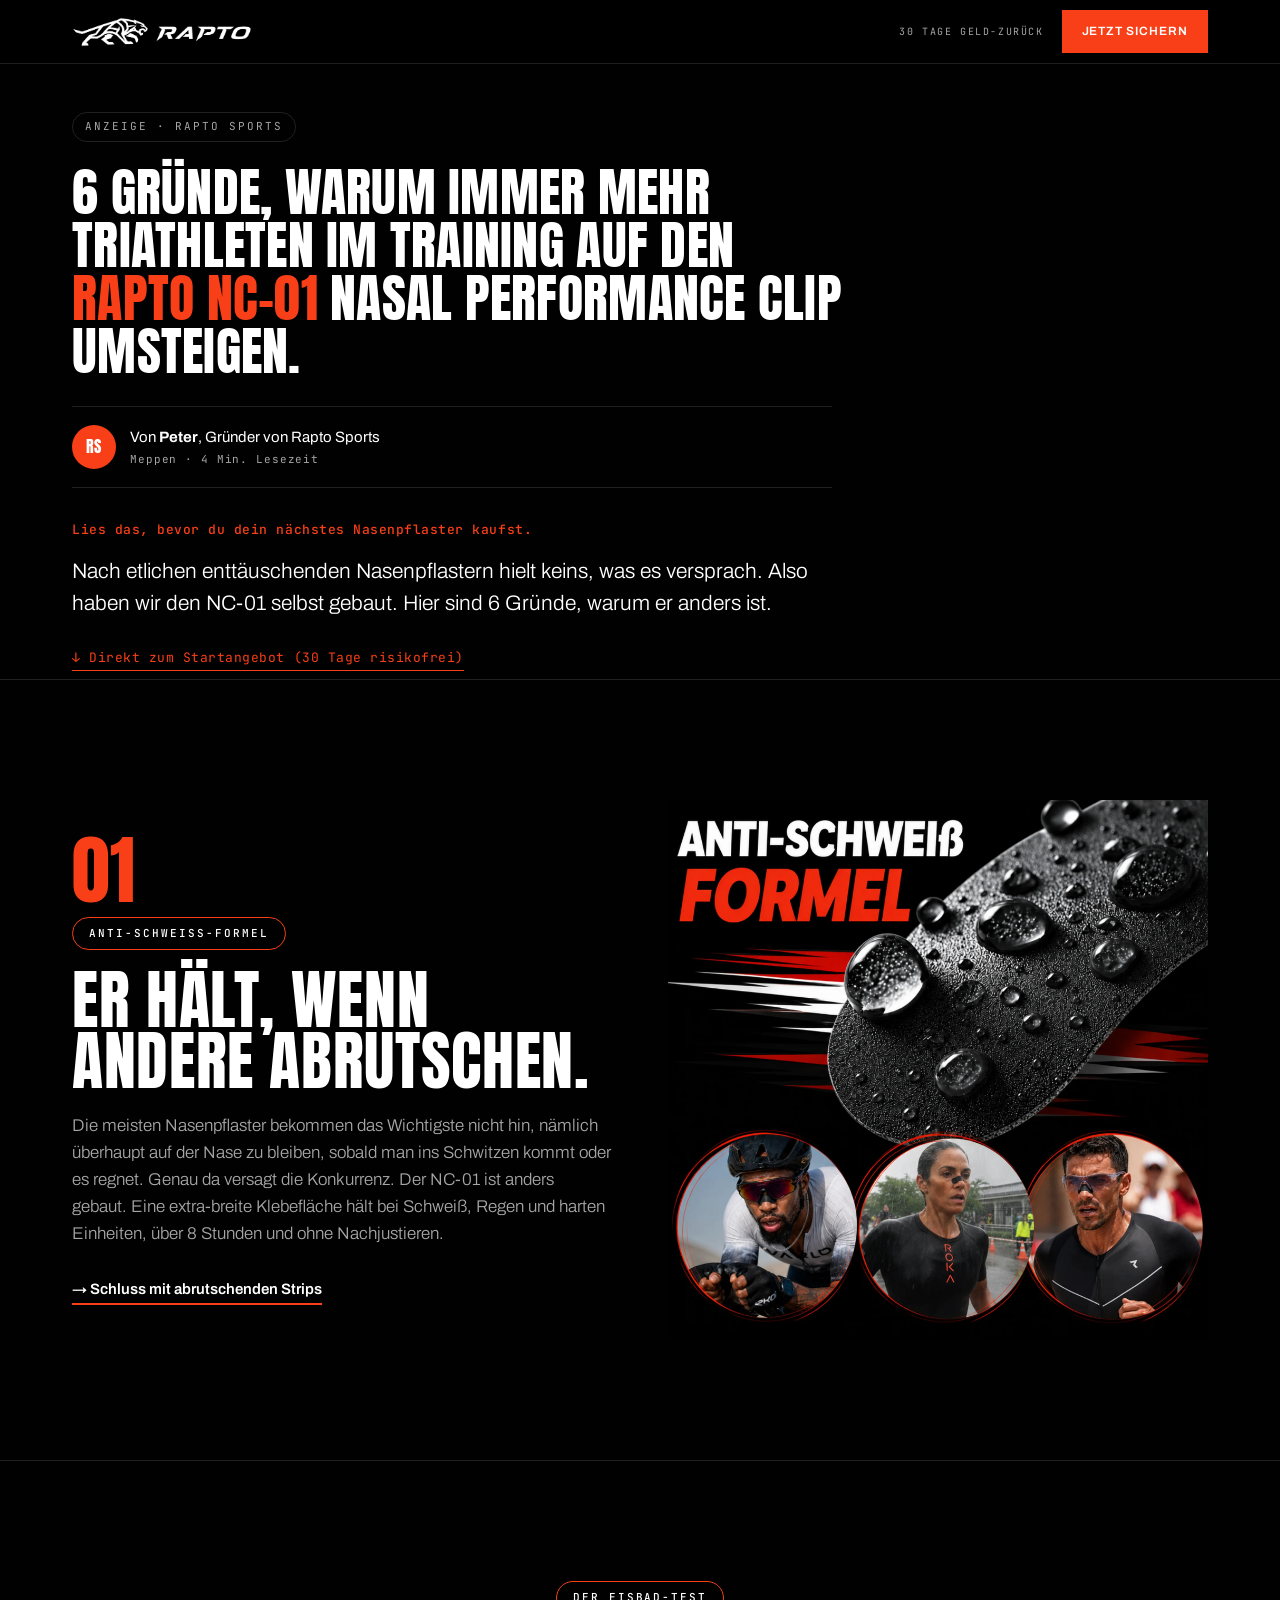
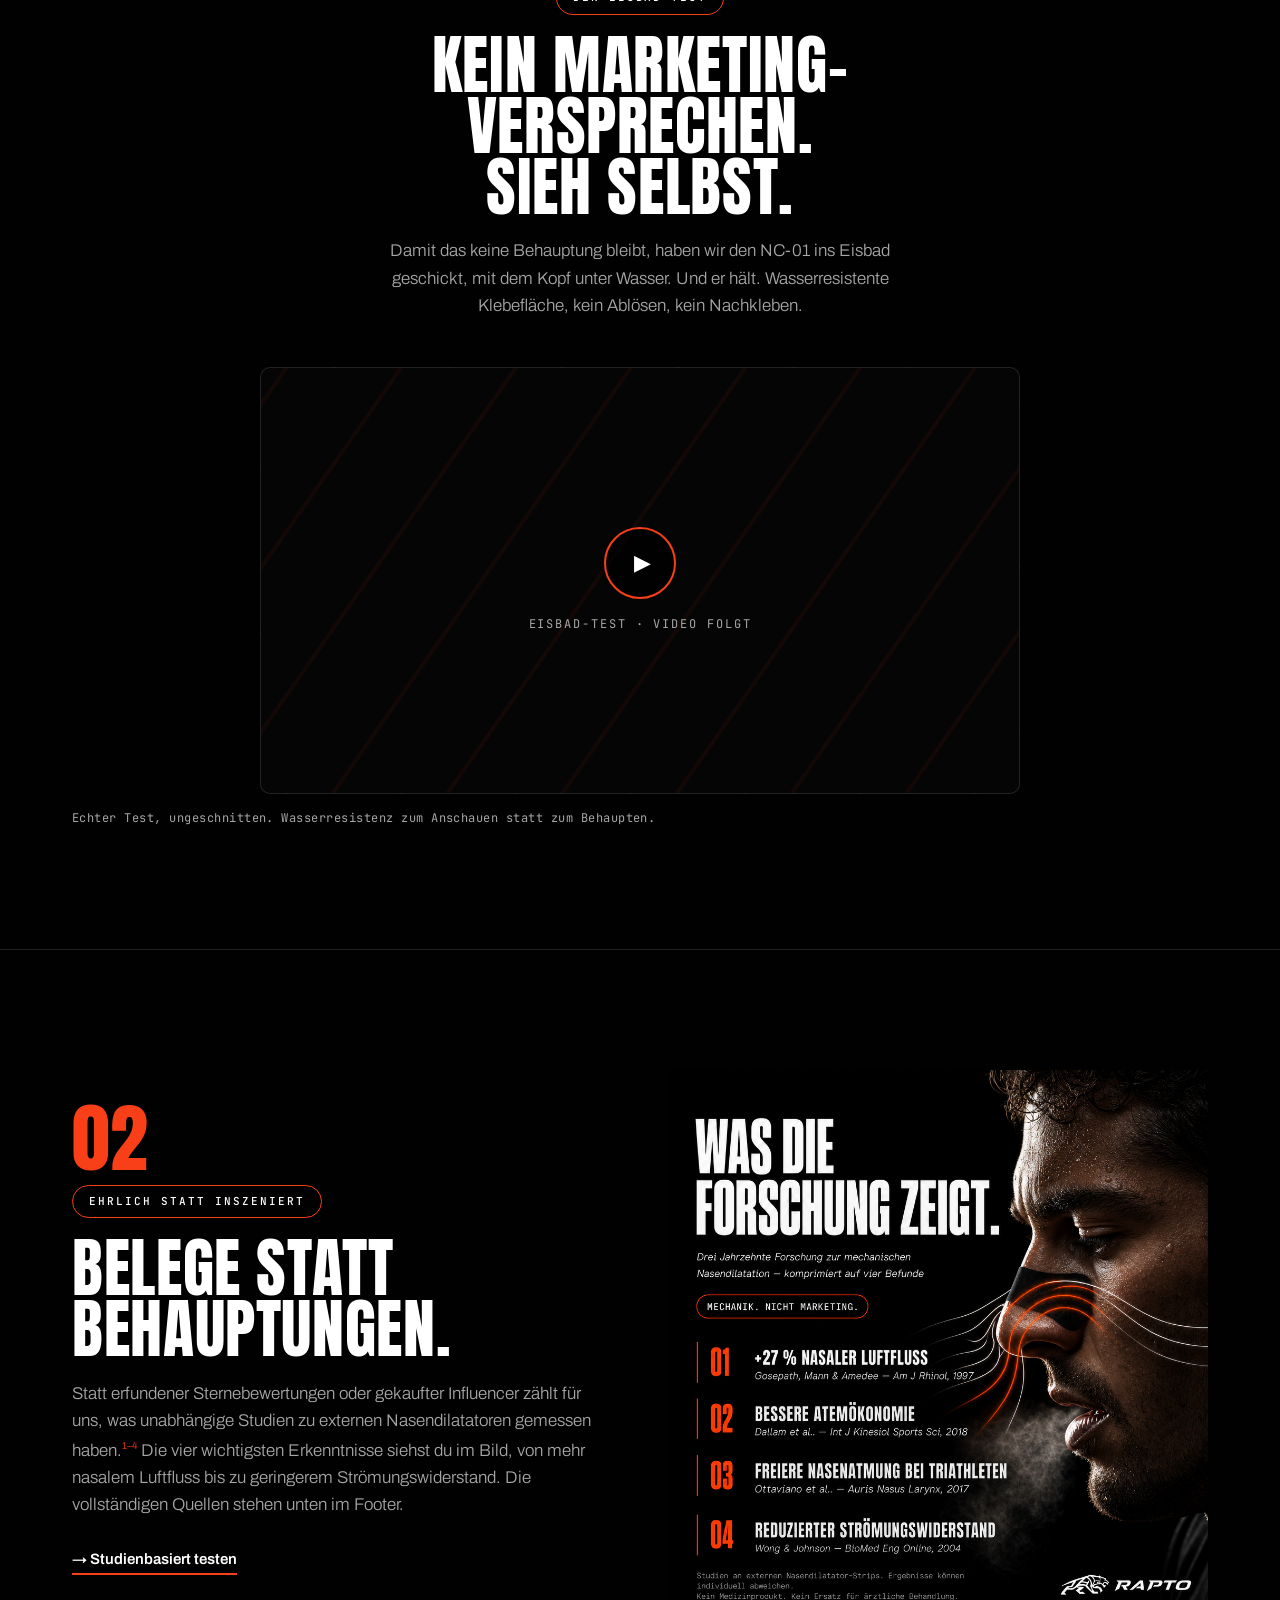
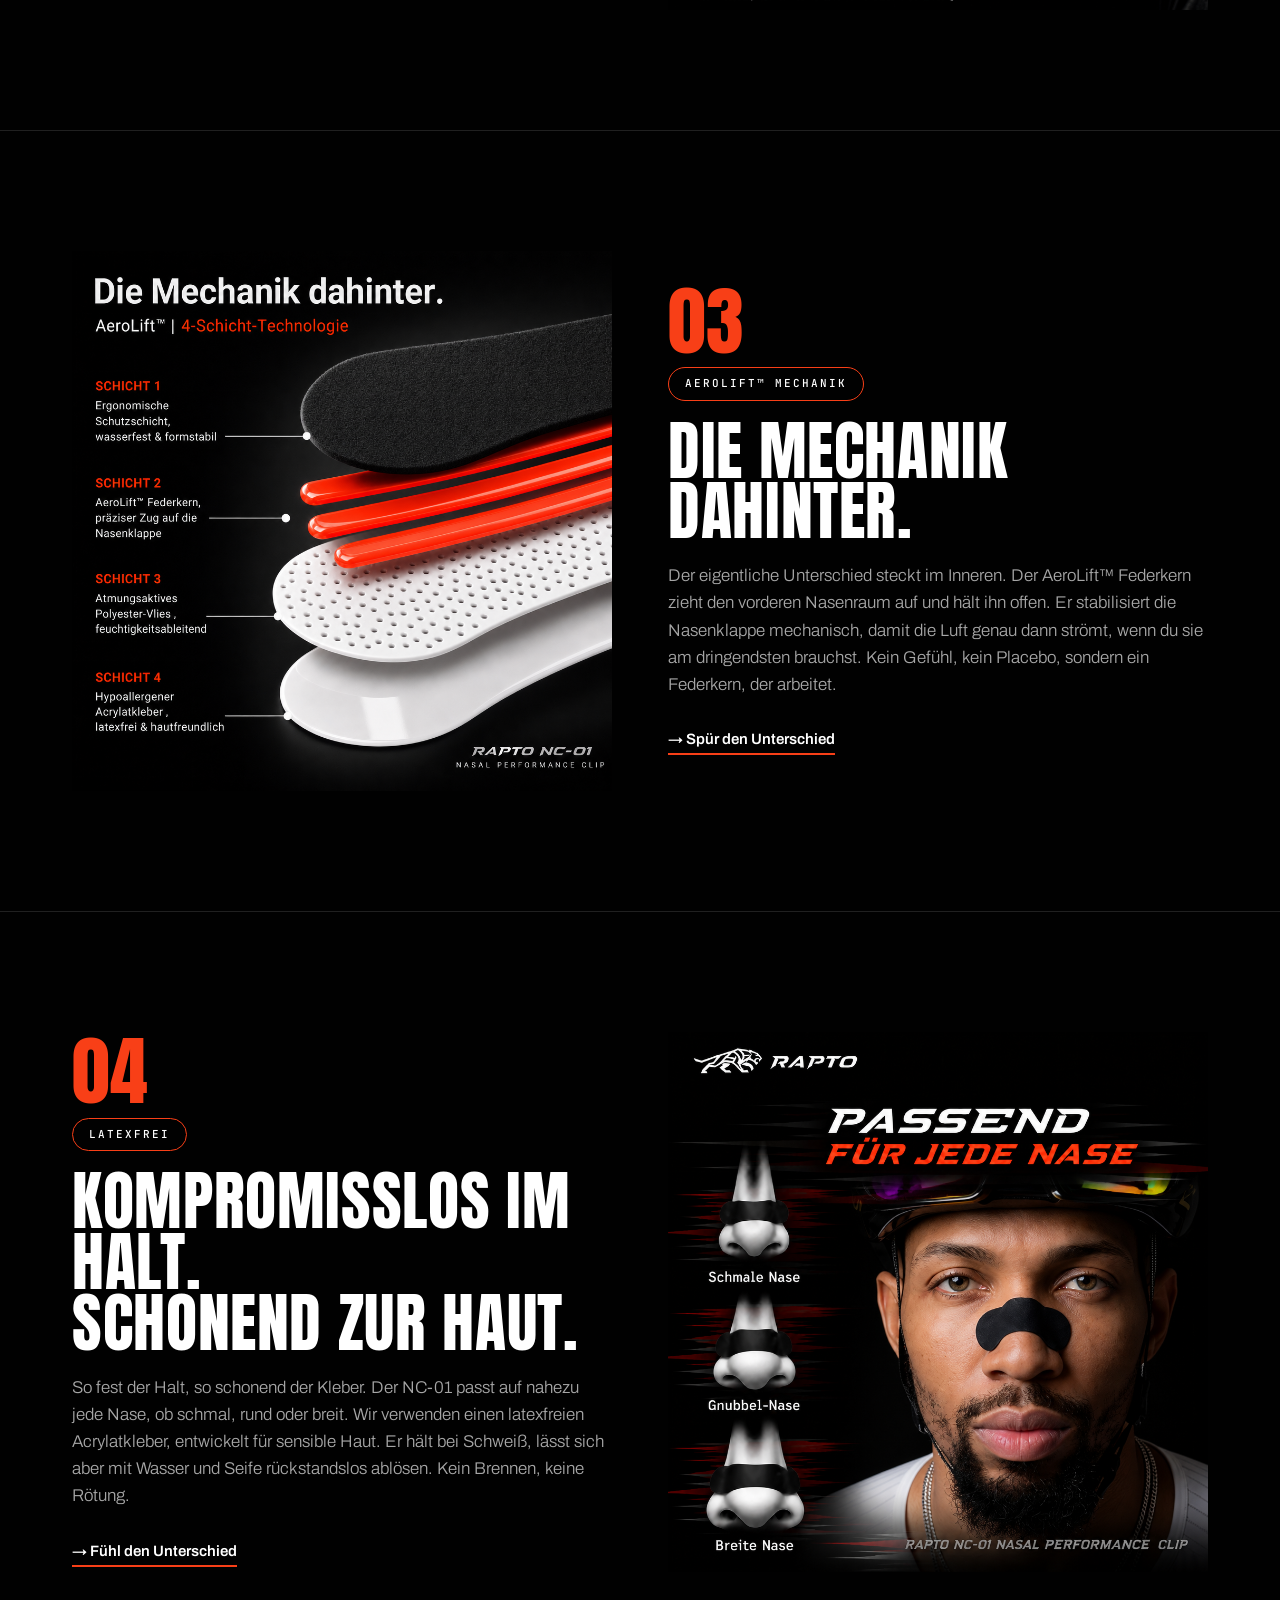
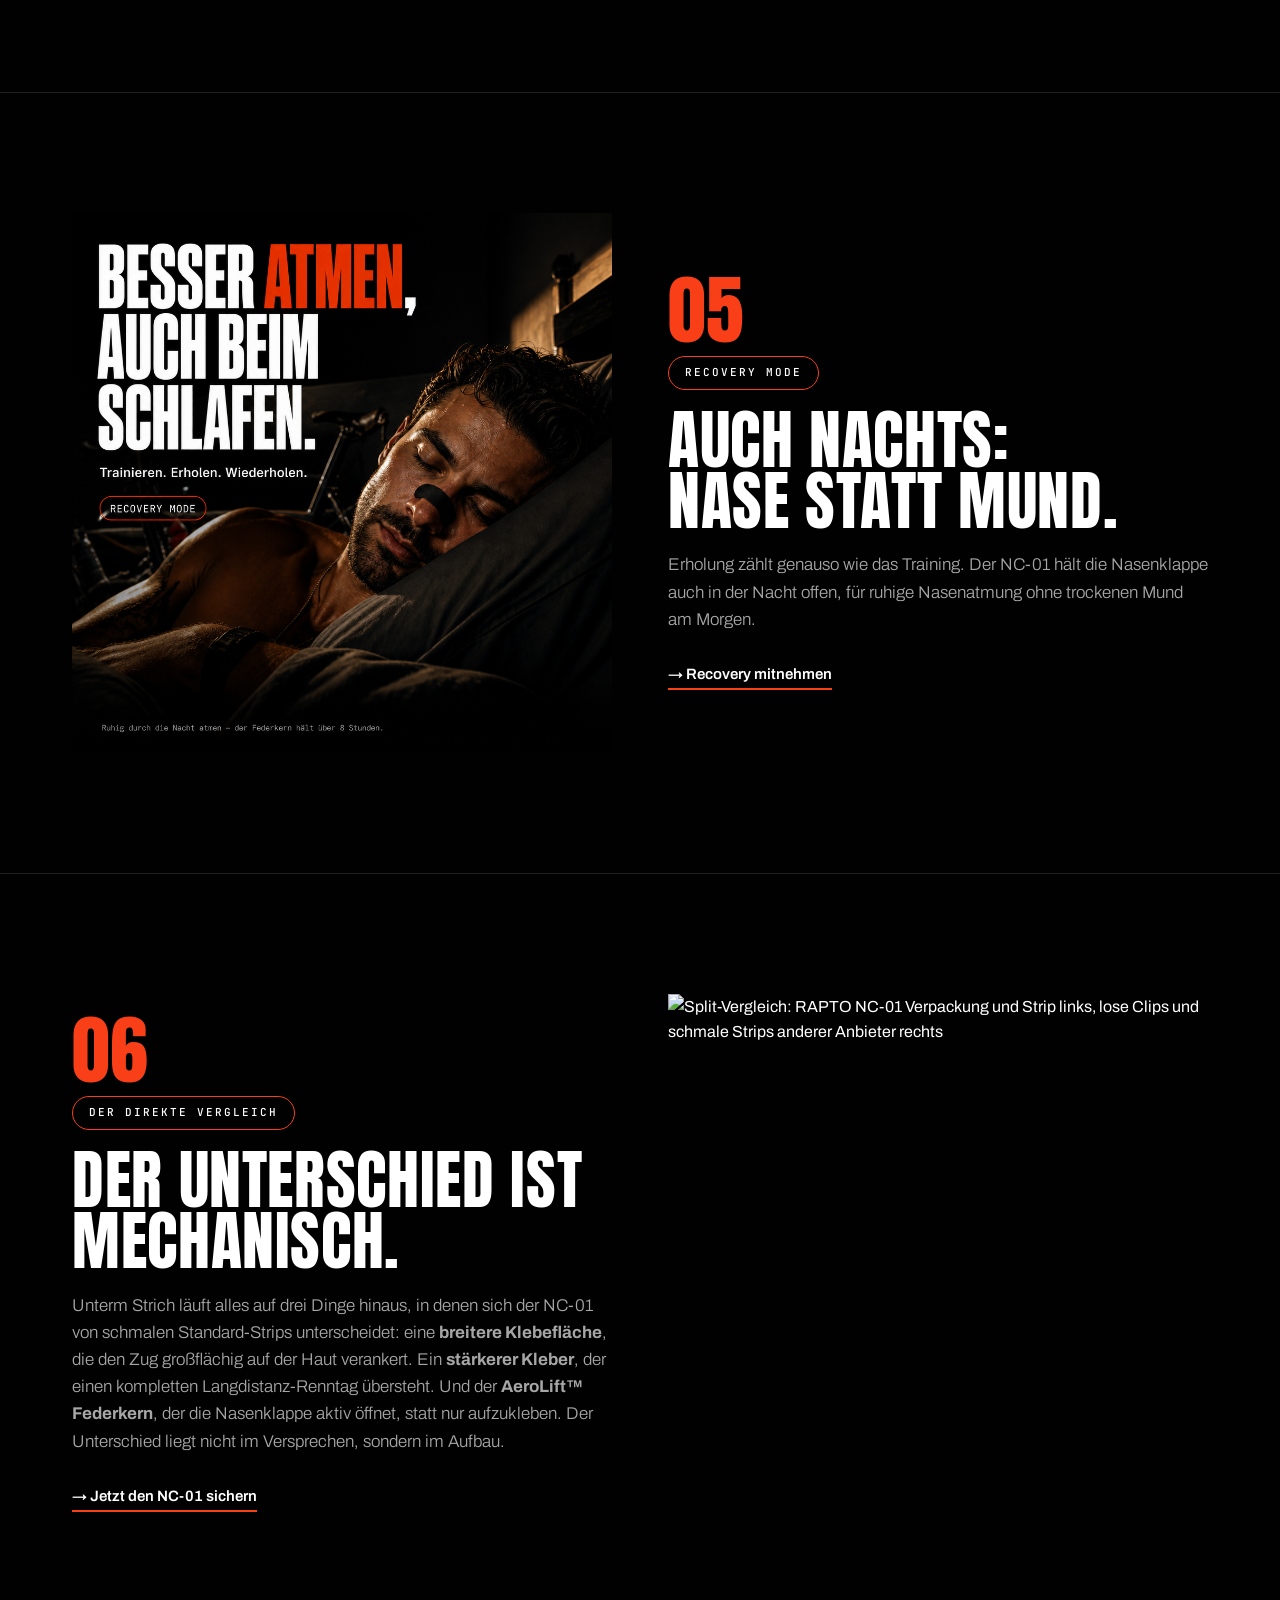
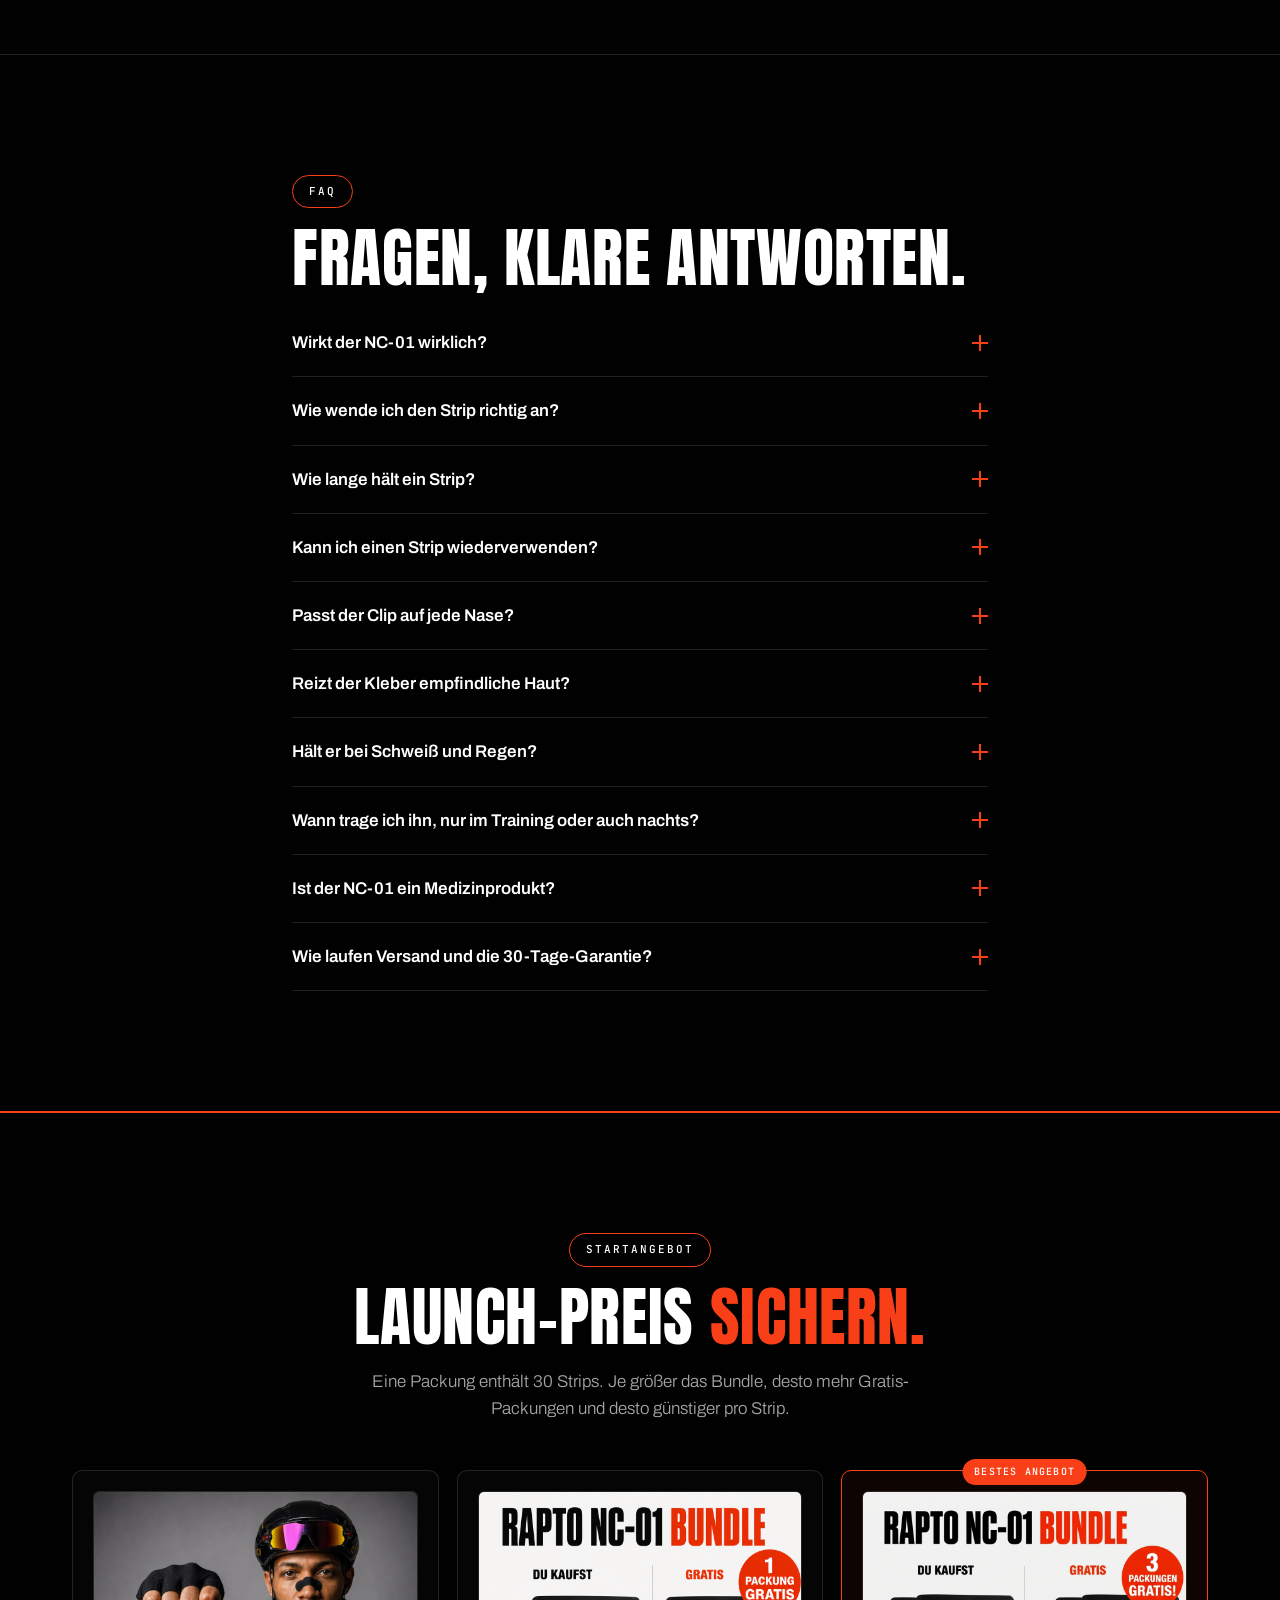
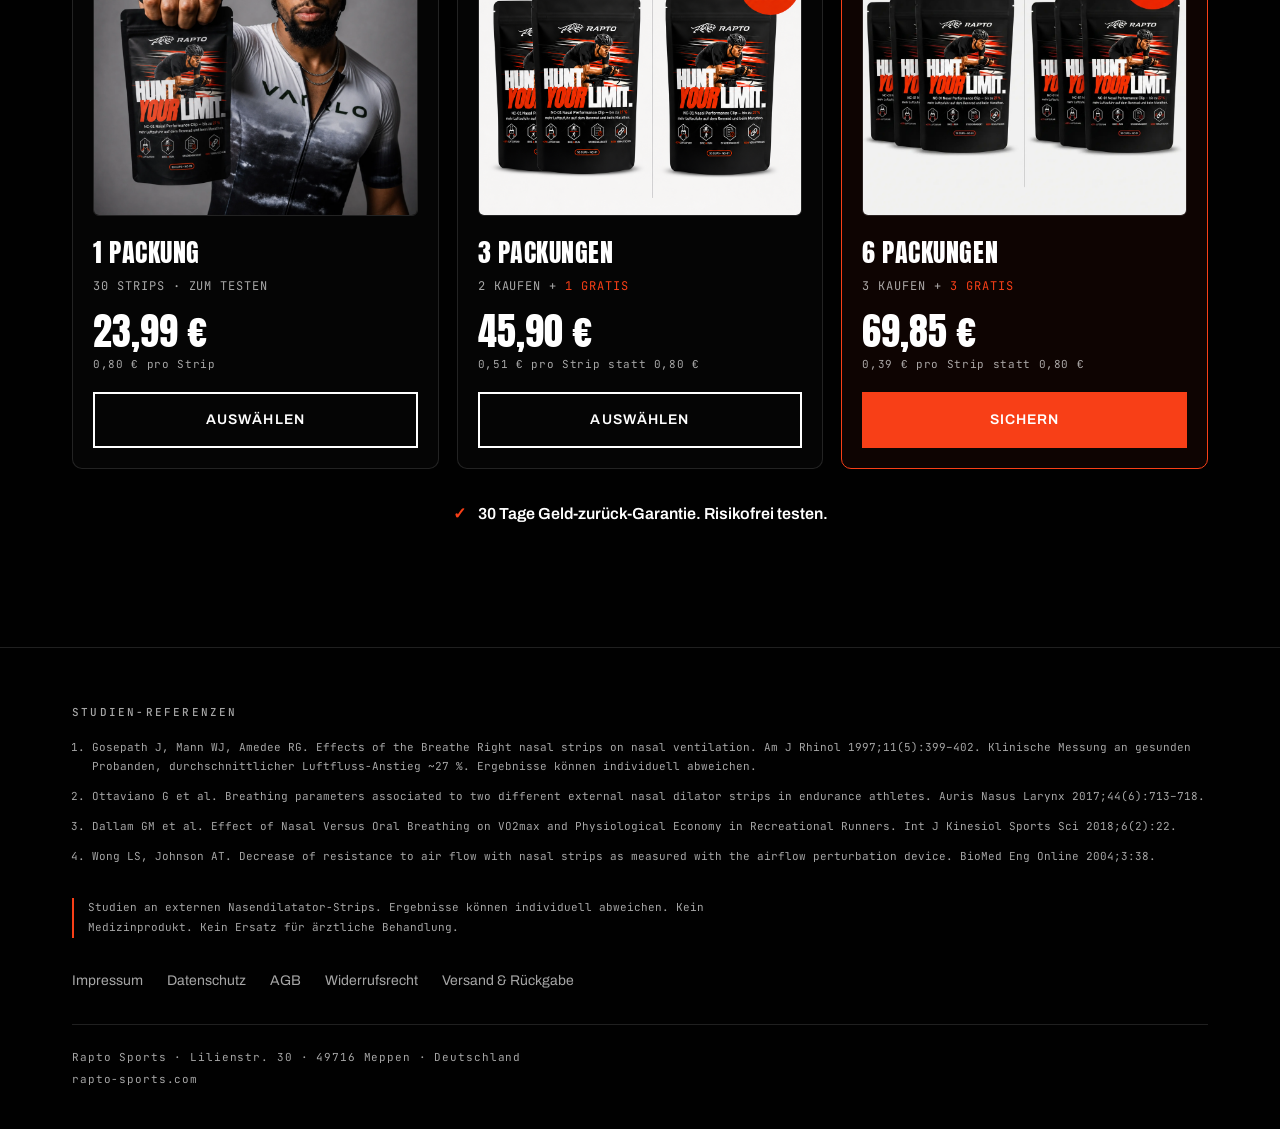
==== commit dee07c89: "Advertorial: Desktop-Layout-Fix + finale Copy - Intro-Kopf linksbündig (fluchtet mit den Gründe-Sekt" ====
--- a/advertorial.html
+++ b/advertorial.html
@@ -38,7 +38,7 @@
 
     <h1 class="adv-h1">
       6&nbsp;Gründe, warum immer mehr Triathleten im Training auf den
-      <span class="accent">RAPTO&nbsp;NC-01</span> Nasal&nbsp;Performance&nbsp;Clip umsteigen.
+      <span class="accent">RAPTO&nbsp;NC&#8209;01</span> Nasal&nbsp;Performance&nbsp;Clip umsteigen.
     </h1>
 
     <!-- Echter Gründername. KEINE erfundene Experten-Persona (z. B. „Iron Mike"),
@@ -115,7 +115,7 @@
       <div class="section-copy">
         <span class="reason-num">02</span>
         <span class="badge">EHRLICH STATT INSZENIERT</span>
-        <h2 class="display">Wir behaupten nicht.<br>Wir zeigen, was die Forschung sagt.</h2>
+        <h2 class="display">Belege statt Behauptungen.</h2>
         <p class="body-text">Statt erfundener Sternebewertungen oder gekaufter Influencer zählt für uns, was unabhängige Studien zu externen Nasendilatatoren gemessen haben.<sup><a href="#studien" aria-label="Studienreferenzen 1 bis 4">1–4</a></sup> Die vier wichtigsten Erkenntnisse siehst du im Bild, von mehr nasalem Luftfluss bis zu geringerem Strömungswiderstand. Die vollständigen Quellen stehen unten im Footer.</p>
         <a href="#angebot" class="adv-inline-cta">→ Studienbasiert testen</a>
       </div>
@@ -170,7 +170,7 @@
         <span class="reason-num">05</span>
         <span class="badge">RECOVERY MODE</span>
         <h2 class="display">Auch nachts:<br>Nase statt Mund.</h2>
-        <p class="body-text">Erholung ist Teil des Trainings. Der NC-01 hält die Nasenatmung auch nachts offen, sodass du ruhig durch die Nase atmest, statt mit trockenem Mund am Morgen aufzuwachen. So nimmst du die Nasenatmung mit in deine Recovery.</p>
+        <p class="body-text">Erholung zählt genauso wie das Training. Der NC-01 hält die Nasenklappe auch in der Nacht offen, für ruhige Nasenatmung ohne trockenen Mund am Morgen.</p>
         <a href="#angebot" class="adv-inline-cta">→ Recovery mitnehmen</a>
       </div>
       <div class="section-media">
--- a/advertorial.css
+++ b/advertorial.css
@@ -5,7 +5,6 @@
 
 /* ---------- Artikel-Kopf ---------- */
 .adv-article {
-  max-width: 760px;
   padding-top: 48px;
   padding-bottom: 8px;
 }
@@ -30,6 +29,7 @@
   line-height: 1.02;
   letter-spacing: 0.005em;
   font-size: clamp(30px, 5.6vw, 52px);
+  max-width: 880px;
   margin-bottom: 28px;
 }
 
@@ -45,6 +45,7 @@
   padding: 18px 0;
   border-top: 1px solid var(--grey-line);
   border-bottom: 1px solid var(--grey-line);
+  max-width: 760px;
   margin-bottom: 32px;
 }
 
@@ -93,6 +94,7 @@
   font-size: clamp(18px, 2.4vw, 21px);
   line-height: 1.55;
   color: var(--white);
+  max-width: 760px;
   margin-bottom: 24px;
 }
 
